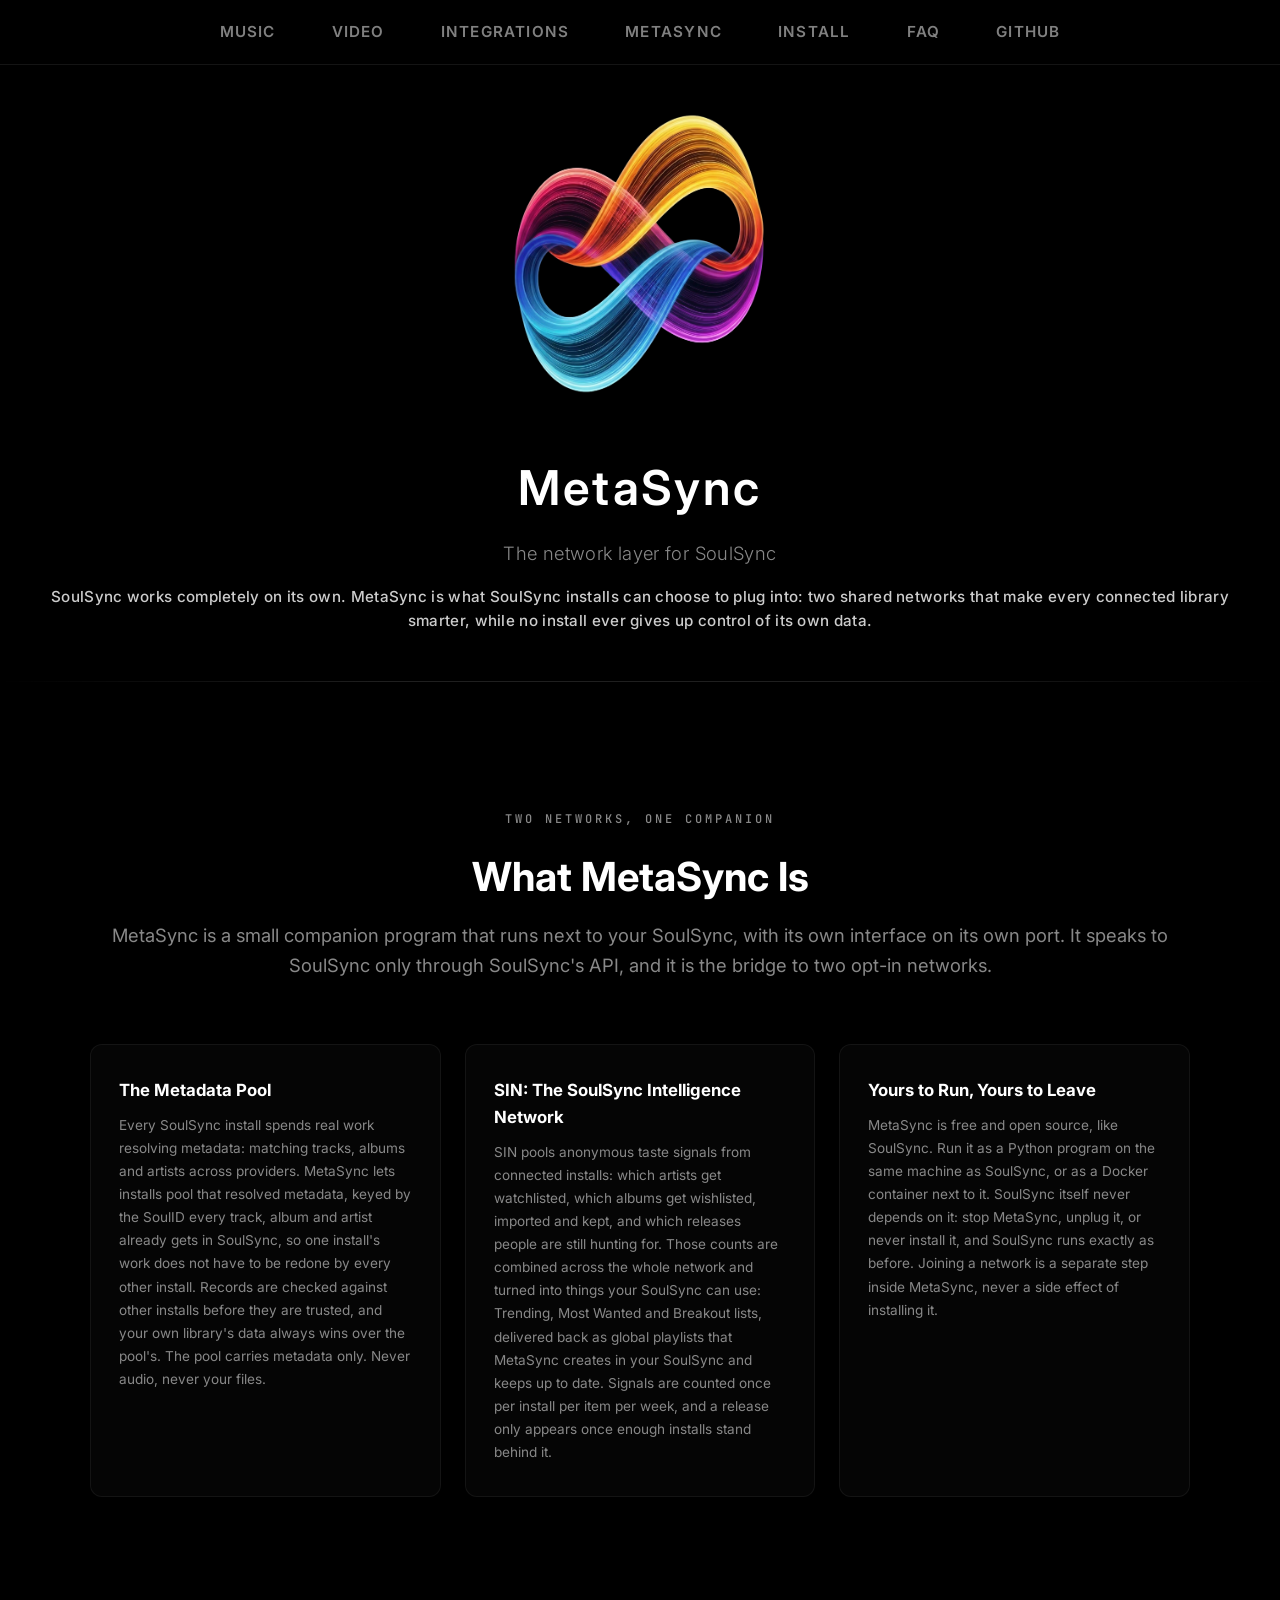
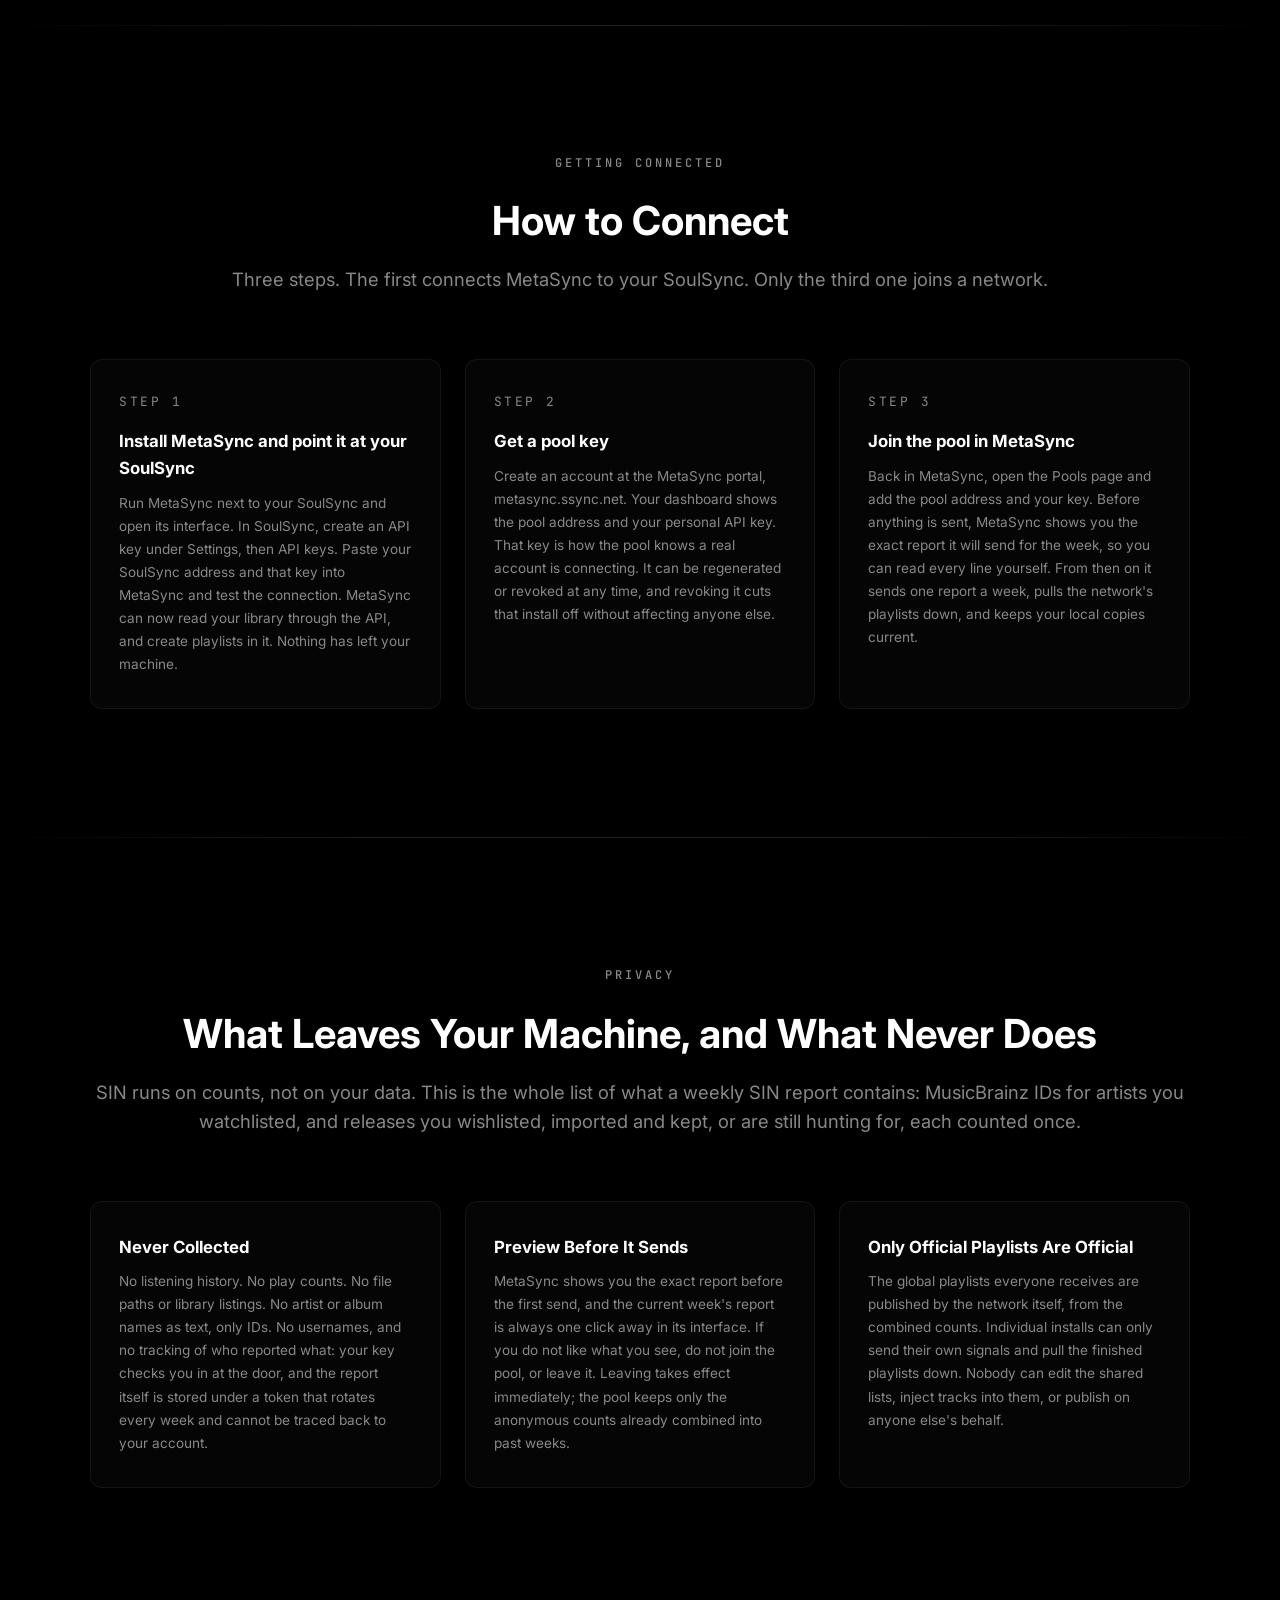
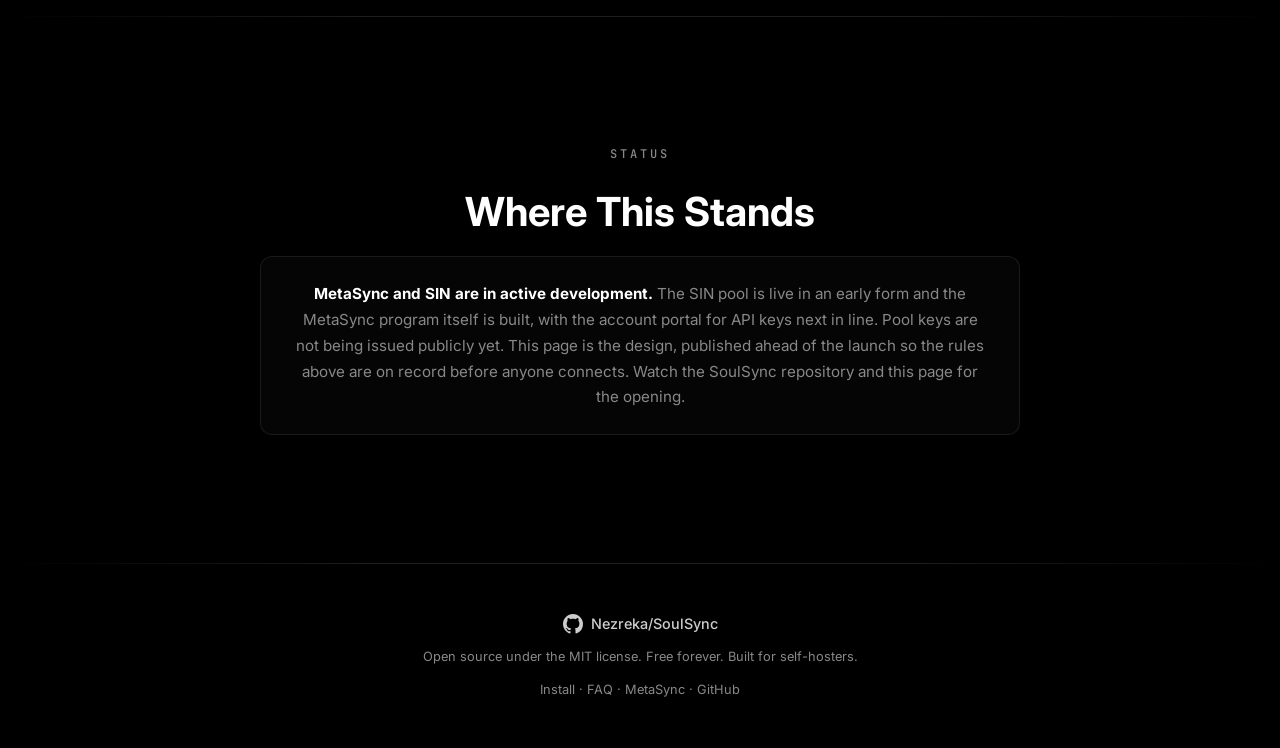
==== metasync/index.html @ 9ab83c1d "add metasync page detailing the metadata pool and sin, link it from nav and sitemap" ====
<!DOCTYPE html>
<html lang="en">

<head>
    <meta charset="UTF-8">
    <meta name="viewport" content="width=device-width, initial-scale=1.0">
    <title>MetaSync - The Network Layer for SoulSync</title>
    <meta name="description"
        content="MetaSync is the opt-in network layer for SoulSync: a shared metadata pool keyed by SoulID, and SIN, the SoulSync Intelligence Network, which turns anonymous community signals into global playlists and discovery.">
    <meta name="robots" content="index, follow">
    <link rel="canonical" href="https://www.ssync.net/metasync/">
    <meta property="og:site_name" content="SoulSync">
    <meta property="og:locale" content="en_US">
    <meta property="og:title" content="MetaSync - The Network Layer for SoulSync">
    <meta property="og:description"
        content="Two opt-in networks for SoulSync installs: a shared metadata pool, and SIN, which turns anonymous community signals into global playlists and discovery.">
    <meta property="og:image" content="https://www.ssync.net/assets/trans.png">
    <meta property="og:image:type" content="image/png">
    <meta property="og:image:alt" content="SoulSync logo">
    <meta property="og:type" content="website">
    <meta property="og:url" content="https://www.ssync.net/metasync/">
    <meta name="twitter:card" content="summary_large_image">
    <meta name="twitter:title" content="MetaSync - The Network Layer for SoulSync">
    <meta name="twitter:description"
        content="Opt-in networks for SoulSync: pooled metadata and community-powered playlists and discovery.">
    <meta name="twitter:image" content="https://www.ssync.net/assets/trans.png">
    <meta name="theme-color" content="#000000">
    <link rel="icon" href="../assets/trans.png" type="image/png">
    <link rel="sitemap" type="application/xml" href="/sitemap.xml">
    <link rel="stylesheet" href="../style.css">
    <link rel="preconnect" href="https://fonts.googleapis.com">
    <link rel="preconnect" href="https://fonts.gstatic.com" crossorigin>
    <link
        href="https://fonts.googleapis.com/css2?family=Inter:wght@300;400;500;600;700;800&family=JetBrains+Mono:wght@400;500&display=swap"
        rel="stylesheet">
    <style>
        .steps-grid {
            display: grid;
            grid-template-columns: repeat(3, 1fr);
            gap: 1.5rem;
        }

        .step-card {
            padding: 2rem 1.75rem;
            border: 1px solid rgba(255, 255, 255, 0.06);
            border-radius: 12px;
            background: rgba(255, 255, 255, 0.02);
        }

        .step-number {
            font-family: 'JetBrains Mono', monospace;
            font-size: 0.8rem;
            letter-spacing: 0.2em;
            color: var(--gray);
            display: block;
            margin-bottom: 1rem;
        }

        .step-card h3 {
            font-size: 1.05rem;
            font-weight: 700;
            color: var(--white);
            margin-bottom: 0.6rem;
        }

        .step-card p {
            color: var(--gray);
            font-size: 0.85rem;
            line-height: 1.7;
        }

        .status-note {
            max-width: 760px;
            margin: 0 auto;
            padding: 1.5rem 2rem;
            border: 1px solid rgba(255, 255, 255, 0.08);
            border-radius: 12px;
            background: rgba(255, 255, 255, 0.02);
            color: var(--gray);
            font-size: 0.95rem;
            line-height: 1.7;
            text-align: center;
        }

        .status-note strong {
            color: var(--white);
        }

        @media (max-width: 900px) {
            .steps-grid {
                grid-template-columns: 1fr;
            }
        }
    </style>
</head>

<body>
    <nav class="navbar">
        <div class="nav-container">
            <ul class="nav-links">
                <li><a href="../#features" class="nav-link">Music</a></li>
                <li><a href="../#video" class="nav-link">Video</a></li>
                <li><a href="../#integrations" class="nav-link">Integrations</a></li>
                <li><a href="/metasync/" class="nav-link">MetaSync</a></li>
                <li><a href="../#install" class="nav-link">Install</a></li>
                <li><a href="../#faq" class="nav-link">FAQ</a></li>
                <li><a href="https://github.com/Nezreka/SoulSync" target="_blank" rel="noopener noreferrer"
                        class="nav-link">GitHub</a></li>
            </ul>
        </div>
    </nav>

    <!-- Hero -->
    <section class="hero">
        <div class="hero-content">
            <img src="../assets/trans.png" alt="SoulSync Logo" class="hero-logo">
            <h1 class="hero-title">MetaSync</h1>
            <p class="hero-tagline">The network layer for SoulSync</p>
            <p class="hero-stats">SoulSync works completely on its own. MetaSync is what SoulSync installs can
                choose to plug into: two shared networks that make every connected library smarter, while no
                install ever gives up control of its own data.</p>
        </div>
    </section>

    <div class="section-glow-divider"></div>

    <!-- The two networks -->
    <section class="section features-section">
        <div class="section-container">
            <span class="section-eyebrow">Two networks, one companion</span>
            <h2 class="section-heading">What MetaSync Is</h2>
            <p class="section-subheading">MetaSync is a small companion program that runs next to your SoulSync,
                with its own interface on its own port. It speaks to SoulSync only through SoulSync's API, and it
                is the bridge to two opt-in networks.</p>
            <div class="features-grid">
                <div class="feature-card">
                    <h3>The Metadata Pool</h3>
                    <p>Every SoulSync install spends real work resolving metadata: matching tracks, albums and
                        artists across providers. MetaSync lets installs pool that resolved metadata, keyed by the
                        SoulID every track, album and artist already gets in SoulSync, so one install's work does
                        not have to be redone by every other install. Records are checked against other installs
                        before they are trusted, and your own library's data always wins over the pool's. The pool
                        carries metadata only. Never audio, never your files.</p>
                </div>
                <div class="feature-card">
                    <h3>SIN: The SoulSync Intelligence Network</h3>
                    <p>SIN pools anonymous taste signals from connected installs: which artists get watchlisted,
                        which albums get wishlisted, imported and kept, and which releases people are still hunting
                        for. Those counts are combined across the whole network and turned into things your SoulSync
                        can use: Trending, Most Wanted and Breakout lists, delivered back as global playlists that
                        MetaSync creates in your SoulSync and keeps up to date. Signals are counted once per
                        install per item per week, and a release only appears once enough installs stand behind
                        it.</p>
                </div>
                <div class="feature-card">
                    <h3>Yours to Run, Yours to Leave</h3>
                    <p>MetaSync is free and open source, like SoulSync. Run it as a Python program on the same
                        machine as SoulSync, or as a Docker container next to it. SoulSync itself never depends on
                        it: stop MetaSync, unplug it, or never install it, and SoulSync runs exactly as before.
                        Joining a network is a separate step inside MetaSync, never a side effect of installing
                        it.</p>
                </div>
            </div>
        </div>
    </section>

    <div class="section-glow-divider"></div>

    <!-- How to connect -->
    <section id="connect" class="section">
        <div class="section-container">
            <span class="section-eyebrow">Getting connected</span>
            <h2 class="section-heading">How to Connect</h2>
            <p class="section-subheading">Three steps. The first connects MetaSync to your SoulSync. Only the
                third one joins a network.</p>
            <div class="steps-grid">
                <div class="step-card">
                    <span class="step-number">STEP 1</span>
                    <h3>Install MetaSync and point it at your SoulSync</h3>
                    <p>Run MetaSync next to your SoulSync and open its interface. In SoulSync, create an API key
                        under Settings, then API keys. Paste your SoulSync address and that key into MetaSync and
                        test the connection. MetaSync can now read your library through the API, and create
                        playlists in it. Nothing has left your machine.</p>
                </div>
                <div class="step-card">
                    <span class="step-number">STEP 2</span>
                    <h3>Get a pool key</h3>
                    <p>Create an account at the MetaSync portal, metasync.ssync.net. Your dashboard shows the pool
                        address and your personal API key. That key is how the pool knows a real account is
                        connecting. It can be regenerated or revoked at any time, and revoking it cuts that
                        install off without affecting anyone else.</p>
                </div>
                <div class="step-card">
                    <span class="step-number">STEP 3</span>
                    <h3>Join the pool in MetaSync</h3>
                    <p>Back in MetaSync, open the Pools page and add the pool address and your key. Before anything
                        is sent, MetaSync shows you the exact report it will send for the week, so you can read
                        every line yourself. From then on it sends one report a week, pulls the network's
                        playlists down, and keeps your local copies current.</p>
                </div>
            </div>
        </div>
    </section>

    <div class="section-glow-divider"></div>

    <!-- Privacy -->
    <section class="section features-section">
        <div class="section-container">
            <span class="section-eyebrow">Privacy</span>
            <h2 class="section-heading">What Leaves Your Machine, and What Never Does</h2>
            <p class="section-subheading">SIN runs on counts, not on your data. This is the whole list of what a
                weekly SIN report contains: MusicBrainz IDs for artists you watchlisted, and releases you
                wishlisted, imported and kept, or are still hunting for, each counted once.</p>
            <div class="features-grid">
                <div class="feature-card">
                    <h3>Never Collected</h3>
                    <p>No listening history. No play counts. No file paths or library listings. No artist or album
                        names as text, only IDs. No usernames, and no tracking of who reported what: your key
                        checks you in at the door, and the report itself is stored under a token that rotates
                        every week and cannot be traced back to your account.</p>
                </div>
                <div class="feature-card">
                    <h3>Preview Before It Sends</h3>
                    <p>MetaSync shows you the exact report before the first send, and the current week's report is
                        always one click away in its interface. If you do not like what you see, do not join the
                        pool, or leave it. Leaving takes effect immediately; the pool keeps only the anonymous
                        counts already combined into past weeks.</p>
                </div>
                <div class="feature-card">
                    <h3>Only Official Playlists Are Official</h3>
                    <p>The global playlists everyone receives are published by the network itself, from the
                        combined counts. Individual installs can only send their own signals and pull the
                        finished playlists down. Nobody can edit the shared lists, inject tracks into them, or
                        publish on anyone else's behalf.</p>
                </div>
            </div>
        </div>
    </section>

    <div class="section-glow-divider"></div>

    <!-- Status -->
    <section class="section">
        <div class="section-container">
            <span class="section-eyebrow">Status</span>
            <h2 class="section-heading">Where This Stands</h2>
            <div class="status-note">
                <strong>MetaSync and SIN are in active development.</strong> The SIN pool is live in an early
                form and the MetaSync program itself is built, with the account portal for API keys next in
                line. Pool keys are not being issued publicly yet. This page is the design, published ahead of
                the launch so the rules above are on record before anyone connects. Watch the SoulSync
                repository and this page for the opening.
            </div>
        </div>
    </section>

    <div class="section-glow-divider"></div>

    <!-- Footer -->
    <footer class="footer">
        <div class="section-container">
            <div class="footer-content">
                <a href="https://github.com/Nezreka/SoulSync" target="_blank" rel="noopener noreferrer"
                    class="footer-github">
                    <svg viewBox="0 0 24 24" width="20" height="20" fill="currentColor">
                        <path
                            d="M12 0C5.37 0 0 5.37 0 12c0 5.31 3.435 9.795 8.205 11.385.6.105.825-.255.825-.57 0-.285-.015-1.23-.015-2.235-3.015.555-3.795-.735-4.035-1.41-.135-.345-.72-1.41-1.23-1.695-.42-.225-1.02-.78-.015-.795.945-.015 1.62.87 1.845 1.23 1.08 1.815 2.805 1.305 3.495.99.105-.78.42-1.305.765-1.605-2.67-.3-5.46-1.335-5.46-5.925 0-1.305.465-2.385 1.23-3.225-.12-.3-.54-1.53.12-3.18 0 0 1.005-.315 3.3 1.23.96-.27 1.98-.405 3-.405s2.04.135 3 .405c2.295-1.56 3.3-1.23 3.3-1.23.66 1.65.24 2.88.12 3.18.765.84 1.23 1.905 1.23 3.225 0 4.605-2.805 5.625-5.475 5.925.435.375.81 1.095.81 2.22 0 1.605-.015 2.895-.015 3.3 0 .315.225.69.825.57A12.02 12.02 0 0024 12c0-6.63-5.37-12-12-12z" />
                    </svg>
                    Nezreka/SoulSync
                </a>
                <p class="footer-text">Open source under the MIT license. Free forever. Built for self-hosters.</p>
                <p class="footer-text"><a href="../#install" class="footer-link">Install</a> &middot;
                    <a href="../#faq" class="footer-link">FAQ</a> &middot;
                    <a href="/metasync/" class="footer-link">MetaSync</a> &middot;
                    <a href="https://github.com/Nezreka/SoulSync" target="_blank"
                        rel="noopener noreferrer" class="footer-link">GitHub</a>
                </p>
            </div>
        </div>
    </footer>

</body>

</html>
---- style.css ----
* {
    margin: 0;
    padding: 0;
    box-sizing: border-box;
}

:root {
    --black: #000000;
    --jet: #0a0a0a;
    --dark: #111111;
    --gray-dark: #1a1a1a;
    --gray: #888888;
    --gray-light: #cccccc;
    --white: #ffffff;
    --accent: #e0e0e0;
}

html {
    scroll-behavior: smooth;
}

body {
    font-family: 'Inter', sans-serif;
    background-color: var(--black);
    color: var(--white);
    line-height: 1.6;
    overflow-x: hidden;
}

/* Navbar */
.navbar {
    position: fixed;
    top: 0;
    left: 0;
    width: 100%;
    z-index: 1000;
    background-color: rgba(0, 0, 0, 0.9);
    backdrop-filter: blur(16px);
    border-bottom: 1px solid rgba(255, 255, 255, 0.08);
}

.nav-container {
    max-width: 1200px;
    margin: 0 auto;
    padding: 0 2rem;
    display: flex;
    align-items: center;
    justify-content: center;
    height: 64px;
}

.nav-links {
    display: flex;
    list-style: none;
    gap: 3.5rem;
}

.nav-link {
    text-decoration: none;
    color: rgba(255, 255, 255, 0.5);
    font-size: 0.95rem;
    font-weight: 600;
    letter-spacing: 0.08em;
    text-transform: uppercase;
    transition: color 0.3s ease;
    padding: 0.4rem 0;
    border-bottom: 2px solid transparent;
    transition: color 0.3s ease, border-color 0.3s ease;
}

.nav-link:hover {
    color: var(--white);
    border-bottom-color: var(--white);
}

/* Hero */
.hero {
    min-height: 70vh;
    display: flex;
    align-items: center;
    justify-content: center;
    text-align: center;
    padding: 6rem 2rem 3rem;
    background-color: var(--black);
    position: relative;
    overflow: hidden;
}

.hero-particles {
    position: absolute;
    inset: 0;
    width: 100%;
    height: 100%;
    z-index: 1;
    pointer-events: none;
}

.hero-content {
    display: flex;
    flex-direction: column;
    align-items: center;
    position: relative;
    z-index: 2;
}

.hero-logo {
    width: 320px;
    height: auto;
    margin-bottom: 1.5rem;
}

.hero-terminal {
    margin-top: 2rem;
    max-width: 620px;
    width: 100%;
}

.hero-title {
    font-size: 3rem;
    font-weight: 600;
    letter-spacing: 0.05em;
    color: var(--white);
}

.hero-tagline {
    font-size: 1.15rem;
    font-weight: 300;
    color: var(--gray);
    margin-top: 0.75rem;
    letter-spacing: 0.02em;
}

.hero-cta {
    display: inline-flex;
    align-items: center;
    gap: 0.6rem;
    margin-top: 2.5rem;
    padding: 0.85rem 2.25rem;
    background-color: var(--white);
    color: var(--black);
    text-decoration: none;
    font-size: 0.95rem;
    font-weight: 700;
    border-radius: 8px;
    transition: background-color 0.3s ease, transform 0.2s ease;
}

.hero-cta:hover {
    background-color: var(--accent);
    transform: translateY(-2px);
}

.hero-actions {
    display: flex;
    align-items: center;
    gap: 1rem;
    margin-top: 1.5rem;
}

.hero-stars {
    font-size: 0.85rem;
    color: var(--gray);
    display: flex;
    align-items: center;
    gap: 0.35rem;
}

.hero-stars svg {
    width: 16px;
    height: 16px;
    fill: #E5A00D;
}

/* Scroll Indicator */
.scroll-indicator {
    position: absolute;
    bottom: 1.5rem;
    left: 50%;
    transform: translateX(-50%);
    z-index: 2;
    color: rgba(255,255,255,0.2);
    animation: scroll-bounce 2s ease-in-out infinite;
}

@keyframes scroll-bounce {
    0%, 100% { transform: translateX(-50%) translateY(0); opacity: 0.3; }
    50% { transform: translateX(-50%) translateY(8px); opacity: 0.15; }
}

/* Stats Bar */
.stats-bar {
    border-top: 1px solid rgba(255,255,255,0.05);
    border-bottom: 1px solid rgba(255,255,255,0.05);
    padding: 3.5rem 2rem;
    background-color: var(--black);
}

.stats-container {
    max-width: 900px;
    margin: 0 auto;
    display: flex;
    align-items: center;
    justify-content: center;
    gap: 3rem;
}

.stat {
    text-align: center;
    flex: 1;
}

.stat-number {
    display: block;
    font-size: 2.8rem;
    font-weight: 800;
    color: var(--white);
    letter-spacing: -0.02em;
    line-height: 1;
    margin-bottom: 0.4rem;
}

.stat-label {
    font-size: 0.8rem;
    font-weight: 500;
    color: var(--gray);
    text-transform: uppercase;
    letter-spacing: 0.08em;
}

.stat-divider {
    width: 1px;
    height: 50px;
    background: linear-gradient(to bottom, transparent, rgba(255,255,255,0.15), transparent);
}

/* Scroll Reveal */
.reveal {
    opacity: 0;
    transform: translateY(30px);
    transition: opacity 0.8s ease, transform 0.8s ease;
}

.reveal.visible {
    opacity: 1;
    transform: translateY(0);
}

/* Section Dividers */
.section-glow-divider {
    height: 1px;
    background: linear-gradient(90deg, transparent, rgba(255,255,255,0.12) 30%, rgba(255,255,255,0.12) 70%, transparent);
}

/* Features Grid */
.features-section {
    background-color: var(--black);
}

.features-grid {
    display: grid;
    grid-template-columns: repeat(3, 1fr);
    gap: 1.5rem;
}

.feature-card {
    padding: 2rem 1.75rem;
    border: 1px solid rgba(255,255,255,0.06);
    border-radius: 12px;
    background: rgba(255,255,255,0.02);
    transition: border-color 0.3s ease, background 0.3s ease;
}

.feature-card:hover {
    border-color: rgba(255,255,255,0.12);
    background: rgba(255,255,255,0.04);
}

.feature-icon {
    color: var(--white);
    margin-bottom: 1rem;
}

.feature-card h3 {
    font-size: 1.05rem;
    font-weight: 700;
    color: var(--white);
    margin-bottom: 0.6rem;
}

.feature-card p {
    color: var(--gray);
    font-size: 0.85rem;
    line-height: 1.7;
}

/* Sections */
.section {
    padding: 8rem 2rem;
}

.section-container {
    max-width: 1100px;
    margin: 0 auto;
}

.section-heading {
    font-size: 2.5rem;
    font-weight: 700;
    text-align: center;
    margin-bottom: 0.75rem;
    color: var(--white);
}

.section-subheading {
    text-align: center;
    color: var(--gray);
    font-size: 1.15rem;
    font-weight: 400;
    margin-bottom: 4rem;
}

.section-eyebrow {
    display: block;
    text-align: center;
    font-family: 'JetBrains Mono', monospace;
    font-size: 0.75rem;
    font-weight: 500;
    letter-spacing: 0.25em;
    text-transform: uppercase;
    color: var(--gray);
    margin-bottom: 1rem;
}

.video-pipeline-wrap { margin-top: 1rem; }

/* ==============================
   Dual Panel Layout
   ============================== */
.dual-section {
    background-color: var(--black);
    overflow: hidden;
}

.dual-container {
    max-width: 1400px;
    margin: 0 auto;
    display: flex;
    gap: 2rem;
    align-items: flex-start;
}

.dual-panel {
    flex: 1;
    min-width: 0;
}

.dual-panel .section-heading {
    font-size: 2rem;
}

.dual-panel .section-subheading {
    font-size: 1rem;
    margin-bottom: 2rem;
}

/* ==============================
   SECTION 1: Orbital (Metadata)
   ============================== */
.orbital-wrap {
    position: relative;
    width: 500px;
    height: 500px;
    margin: 0 auto;
}

.orbital-canvas {
    position: absolute;
    inset: 0;
    width: 100%;
    height: 100%;
    z-index: 1;
    pointer-events: none;
}

.orbital {
    position: relative;
    width: 100%;
    height: 100%;
    z-index: 2;
}

.orbital-center {
    position: absolute;
    top: 50%;
    left: 50%;
    transform: translate(-50%, -50%);
    z-index: 10;
    display: flex;
    align-items: center;
    justify-content: center;
}

.orbital-logo {
    width: 80px;
    height: 80px;
    object-fit: contain;
    position: relative;
    z-index: 2;
    filter: drop-shadow(0 0 20px rgba(255, 255, 255, 0.15));
}

.orbital-pulse {
    position: absolute;
    width: 100px;
    height: 100px;
    border-radius: 50%;
    background: radial-gradient(circle, rgba(255, 255, 255, 0.08) 0%, transparent 70%);
    animation: pulse 3s ease-in-out infinite;
}

@keyframes pulse {
    0%, 100% { transform: scale(1); opacity: 0.5; }
    50% { transform: scale(1.6); opacity: 0; }
}

.orbit-ring {
    position: absolute;
    inset: 0;
    animation: orbit-spin 90s linear infinite;
}

@keyframes orbit-spin {
    from { transform: rotate(0deg); }
    to { transform: rotate(360deg); }
}

.service-node {
    position: absolute;
    top: 50%;
    left: 50%;
    display: flex;
    flex-direction: column;
    align-items: center;
    gap: 0.4rem;
    animation: counter-spin 90s linear infinite;
    cursor: default;
}

@keyframes counter-spin {
    from { transform: translate(-50%, -50%) rotate(0deg); }
    to { transform: translate(-50%, -50%) rotate(-360deg); }
}

/* Shared icon styles */
.node-icon,
.funnel-node-icon,
.hub-card-icon {
    width: 48px;
    height: 48px;
    border-radius: 50%;
    display: flex;
    align-items: center;
    justify-content: center;
    position: relative;
    transition: transform 0.3s ease;
}

.node-icon img,
.funnel-node-icon img,
.hub-card-icon img {
    width: 30px;
    height: 30px;
    object-fit: contain;
    filter: drop-shadow(0 0 8px var(--glow, rgba(255,255,255,0.3)));
}

.node-icon-text {
    font-size: 0.7rem;
    font-weight: 800;
    color: #fff;
    letter-spacing: 0.05em;
    text-shadow: 0 1px 3px rgba(0,0,0,0.4);
}

.real-logo {
    width: 36px;
    height: 36px;
    object-fit: contain;
    border-radius: 50%;
}

.invert-logo {
    filter: invert(1);
}

.service-node:hover .node-icon {
    transform: scale(1.2);
}

.node-label {
    font-size: 0.7rem;
    font-weight: 600;
    color: var(--gray-light);
    text-transform: uppercase;
    letter-spacing: 0.06em;
    white-space: nowrap;
    text-shadow: 0 0 10px rgba(0,0,0,0.8);
}

/* ==============================
   SECTION 2: Pipeline (Downloads + Servers)
   ============================== */
.pipeline-wrap {
    position: relative;
    max-width: 700px;
    height: 460px;
    margin: 0 auto;
    display: flex;
    align-items: center;
    justify-content: center;
}

.pipeline-canvas {
    position: absolute;
    inset: 0;
    width: 100%;
    height: 100%;
    z-index: 1;
    pointer-events: none;
}

.pipeline-col {
    position: relative;
    z-index: 2;
    display: flex;
    flex-direction: column;
    gap: 1rem;
    flex: 1;
}

.pipeline-left {
    align-items: flex-end;
    padding-right: 2rem;
}

.pipeline-right {
    align-items: flex-start;
    padding-left: 2rem;
}

.pipeline-col-title {
    font-size: 0.75rem;
    font-weight: 700;
    text-transform: uppercase;
    letter-spacing: 0.1em;
    color: var(--gray);
    margin-bottom: 0.5rem;
}

.pipeline-node {
    display: flex;
    align-items: center;
    gap: 0.75rem;
    cursor: default;
    transition: transform 0.3s ease;
}

.pipeline-left .pipeline-node {
    flex-direction: row-reverse;
}

.pipeline-node:hover {
    transform: scale(1.05);
}

.pipeline-node-icon {
    width: 44px;
    height: 44px;
    border-radius: 50%;
    display: flex;
    align-items: center;
    justify-content: center;
    border: 1px solid rgba(255,255,255,0.1);
    background: rgba(255,255,255,0.03);
    flex-shrink: 0;
    transition: transform 0.3s ease;
}

.pipeline-node-icon img {
    width: 26px;
    height: 26px;
    object-fit: contain;
}

.pipeline-node-label {
    font-size: 0.8rem;
    font-weight: 600;
    color: var(--gray-light);
    letter-spacing: 0.02em;
}

.pipeline-node-badge {
    font-size: 0.6rem;
    color: var(--gray);
    font-style: italic;
}

.pipeline-center {
    position: relative;
    z-index: 2;
    display: flex;
    align-items: center;
    justify-content: center;
    flex-shrink: 0;
    width: 140px;
}

.pipeline-logo {
    width: 90px;
    height: 90px;
    object-fit: contain;
    position: relative;
    z-index: 2;
    filter: drop-shadow(0 0 25px rgba(255,255,255,0.15));
}

.pipeline-pulse {
    position: absolute;
    width: 120px;
    height: 120px;
    border-radius: 50%;
    background: radial-gradient(circle, rgba(255,255,255,0.06) 0%, transparent 70%);
    animation: pulse 3s ease-in-out infinite;
}

/* Terminal */
.cta-terminal {
    max-width: 560px;
    margin: 0 auto 2.5rem;
    border-radius: 10px;
    overflow: hidden;
    border: 1px solid rgba(255,255,255,0.1);
    background: var(--dark);
}

.terminal-bar {
    display: flex;
    gap: 6px;
    padding: 10px 14px;
    background: rgba(255,255,255,0.04);
}

.terminal-dot {
    width: 10px;
    height: 10px;
    border-radius: 50%;
}

.terminal-body {
    padding: 1rem 1.25rem;
    display: flex;
    align-items: center;
    gap: 0.6rem;
    font-family: 'JetBrains Mono', monospace;
    font-size: 0.85rem;
}

.terminal-prompt {
    color: var(--gray);
    user-select: none;
}

.terminal-cmd {
    color: var(--gray-light);
    flex: 1;
    word-break: break-all;
}

.terminal-copy {
    background: none;
    border: 1px solid rgba(255,255,255,0.1);
    border-radius: 6px;
    padding: 5px 7px;
    color: var(--gray);
    cursor: pointer;
    transition: color 0.2s, border-color 0.2s;
    flex-shrink: 0;
}

.terminal-copy:hover {
    color: var(--white);
    border-color: rgba(255,255,255,0.3);
}

.terminal-divider {
    height: 1px;
    background: rgba(255,255,255,0.06);
    margin: 0;
}

/* Hero stats line */
.hero-stats {
    font-size: 0.95rem;
    font-weight: 500;
    color: var(--gray-light);
    margin-top: 1rem;
    letter-spacing: 0.02em;
}

/* Install notes */
.install-notes {
    max-width: 720px;
    margin: 0 auto;
    text-align: left;
}

.install-notes p {
    color: var(--gray);
    font-size: 0.95rem;
    line-height: 1.7;
    margin-bottom: 1rem;
}

.install-notes strong {
    color: var(--white);
}

.install-notes a {
    color: var(--white);
    text-decoration: underline;
    text-underline-offset: 3px;
}

/* FAQ */
.faq-grid {
    display: grid;
    grid-template-columns: repeat(2, 1fr);
    gap: 1.5rem;
    text-align: left;
}

.faq-item {
    padding: 2rem 1.75rem;
    border: 1px solid rgba(255,255,255,0.06);
    border-radius: 12px;
    background: rgba(255,255,255,0.02);
}

.faq-item h3 {
    font-size: 1.05rem;
    font-weight: 700;
    color: var(--white);
    margin-bottom: 0.6rem;
}

.faq-item p {
    color: var(--gray);
    font-size: 0.9rem;
    line-height: 1.7;
}

@media (max-width: 768px) {
    .faq-grid { grid-template-columns: 1fr; }
}

.footer-link {
    color: var(--gray);
    text-decoration: none;
    transition: color 0.3s ease;
}

.footer-link:hover {
    color: var(--white);
}

/* Footer */
.footer {
    padding: 3rem 2rem;
    text-align: center;
}

.footer-content {
    display: flex;
    flex-direction: column;
    align-items: center;
    gap: 0.75rem;
}

.footer-github {
    display: inline-flex;
    align-items: center;
    gap: 0.5rem;
    color: var(--gray-light);
    text-decoration: none;
    font-size: 0.9rem;
    font-weight: 500;
    transition: color 0.3s ease;
}

.footer-github:hover {
    color: var(--white);
}

.footer-text {
    color: var(--gray);
    font-size: 0.8rem;
}

/* Modals */
.modal-overlay {
    position: fixed;
    inset: 0;
    background-color: rgba(0, 0, 0, 0.85);
    backdrop-filter: blur(8px);
    z-index: 2000;
    display: flex;
    align-items: center;
    justify-content: center;
    opacity: 0;
    visibility: hidden;
    transition: opacity 0.3s ease, visibility 0.3s ease;
}

.modal-overlay.active {
    opacity: 1;
    visibility: visible;
}

.modal {
    background-color: var(--dark);
    border: 1px solid rgba(255, 255, 255, 0.1);
    border-radius: 16px;
    max-width: 620px;
    width: 90%;
    max-height: 80vh;
    overflow-y: auto;
    padding: 3rem;
    position: relative;
    transform: translateY(20px);
    transition: transform 0.3s ease;
}

.modal-overlay.active .modal {
    transform: translateY(0);
}

.modal-close {
    position: absolute;
    top: 1.25rem;
    right: 1.5rem;
    background: none;
    border: none;
    color: var(--gray);
    font-size: 1.8rem;
    cursor: pointer;
    transition: color 0.2s ease;
    line-height: 1;
}

.modal-close:hover {
    color: var(--white);
}

.modal-title {
    font-size: 1.8rem;
    font-weight: 700;
    margin-bottom: 1.5rem;
    color: var(--white);
}

.modal-body p {
    color: var(--gray-light);
    font-size: 0.95rem;
    margin-bottom: 1rem;
    line-height: 1.8;
}

.modal-body h3 {
    color: var(--white);
    font-size: 1.1rem;
    font-weight: 600;
    margin-top: 1.75rem;
    margin-bottom: 0.5rem;
}

.modal-body h3:first-child {
    margin-top: 0;
}

.modal-body ul,
.modal-body ol {
    color: var(--gray-light);
    font-size: 0.95rem;
    padding-left: 1.25rem;
    margin-bottom: 1rem;
}

.modal-body li {
    margin-bottom: 0.35rem;
}

.modal-body a {
    color: var(--white);
    text-decoration: underline;
    text-underline-offset: 3px;
}

.modal-body a:hover {
    color: var(--accent);
}

/* Responsive */

/* Tablet */
@media (max-width: 1024px) {
    .dual-container { flex-direction: column; gap: 4rem; }
    .dual-panel .section-heading { font-size: 1.8rem; }
    .orbital-wrap { width: 420px; height: 420px; }
    .pipeline-wrap { max-width: 100%; }
}

/* Small tablet / large phone */
@media (max-width: 768px) {
    .hero { min-height: auto; padding: 5rem 1.5rem 2.5rem; }
    .hero-logo { width: 220px; }
    .hero-title { font-size: 2rem; }
    .hero-tagline { font-size: 0.95rem; }
    .hero-terminal { max-width: 100%; }
    .hero-cta { padding: 0.7rem 1.75rem; font-size: 0.85rem; }

    .nav-links { gap: 2rem; }
    .nav-link { font-size: 0.8rem; }

    .section { padding: 4rem 1.5rem; }
    .section-heading { font-size: 1.8rem; }
    .section-subheading { font-size: 0.95rem; margin-bottom: 2rem; }

    .orbital-wrap { width: 360px; height: 360px; }
    .orbital-logo { width: 50px; height: 50px; }
    .orbital-pulse { width: 65px; height: 65px; }
    .node-icon { width: 36px; height: 36px; }
    .node-icon img { width: 22px; height: 22px; }
    .node-label { font-size: 0.5rem; }
    .node-icon-text { font-size: 0.55rem; }
    .real-logo { width: 28px; height: 28px; }

    .pipeline-wrap { height: auto; flex-direction: column; gap: 2rem; padding: 1rem 0; }
    .pipeline-left, .pipeline-right { align-items: center; padding: 0; flex-direction: row; flex-wrap: wrap; justify-content: center; gap: 0.75rem; }
    .pipeline-left .pipeline-node { flex-direction: row; }
    .pipeline-center { order: -1; }
    .pipeline-col-title { text-align: center; width: 100%; }
    .pipeline-canvas { display: none; }
    .pipeline-logo { width: 70px; height: 70px; }
    .pipeline-pulse { width: 90px; height: 90px; }

    .features-grid { grid-template-columns: repeat(2, 1fr); }

    .hero-actions { flex-direction: column; gap: 0.75rem; }

    .terminal-body { font-size: 0.75rem; }
    .modal { padding: 2rem; }
}

/* Phone */
@media (max-width: 480px) {
    .hero { padding: 5rem 1rem 2rem; }
    .hero-logo { width: 170px; }
    .hero-title { font-size: 1.6rem; }
    .hero-tagline { font-size: 0.85rem; }
    .hero-cta { padding: 0.65rem 1.5rem; font-size: 0.8rem; }

    .nav-container { padding: 0 1rem; }
    .nav-links { gap: 1.5rem; }
    .nav-link { font-size: 0.75rem; }

    .section { padding: 3rem 1rem; }

    .orbital-wrap { width: 280px; height: 280px; }
    .orbital-logo { width: 38px; height: 38px; }
    .orbital-pulse { width: 48px; height: 48px; }
    .node-icon { width: 28px; height: 28px; }
    .node-icon img { width: 16px; height: 16px; }
    .node-label { font-size: 0.4rem; }
    .node-icon-text { font-size: 0.4rem; }
    .real-logo { width: 22px; height: 22px; }

    .pipeline-node-icon { width: 36px; height: 36px; }
    .pipeline-node-icon img { width: 20px; height: 20px; }
    .pipeline-node-label { font-size: 0.7rem; }
    .pipeline-logo { width: 55px; height: 55px; }
    .pipeline-pulse { width: 70px; height: 70px; }

    .terminal-body { font-size: 0.65rem; padding: 0.75rem 1rem; }
    .terminal-dot { width: 8px; height: 8px; }

    .features-grid { grid-template-columns: 1fr; }
    .feature-card { padding: 1.5rem 1.25rem; }

    .dual-panel .section-heading { font-size: 1.5rem; }
    .dual-panel .section-subheading { font-size: 0.85rem; }

    .scroll-indicator { bottom: 1rem; }

    .modal { width: 95%; padding: 1.5rem; }
    .modal-title { font-size: 1.4rem; }
}
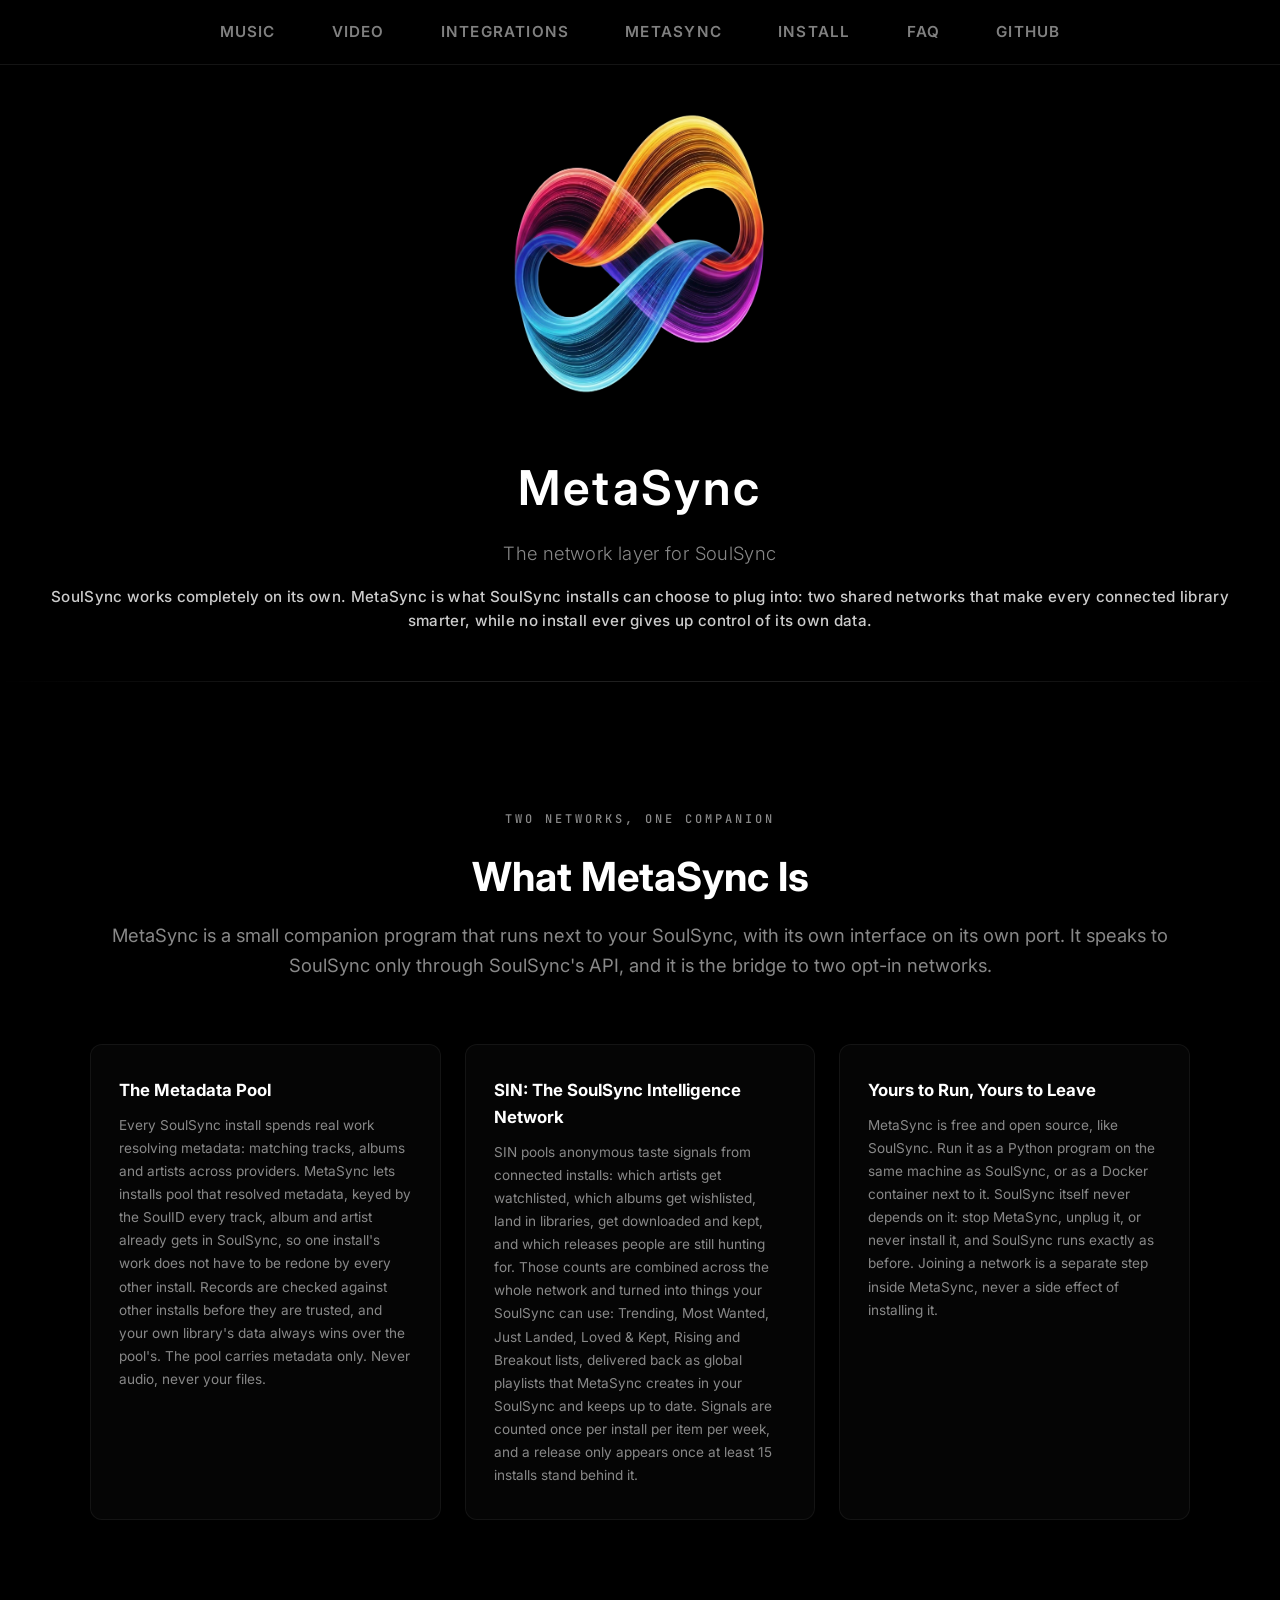
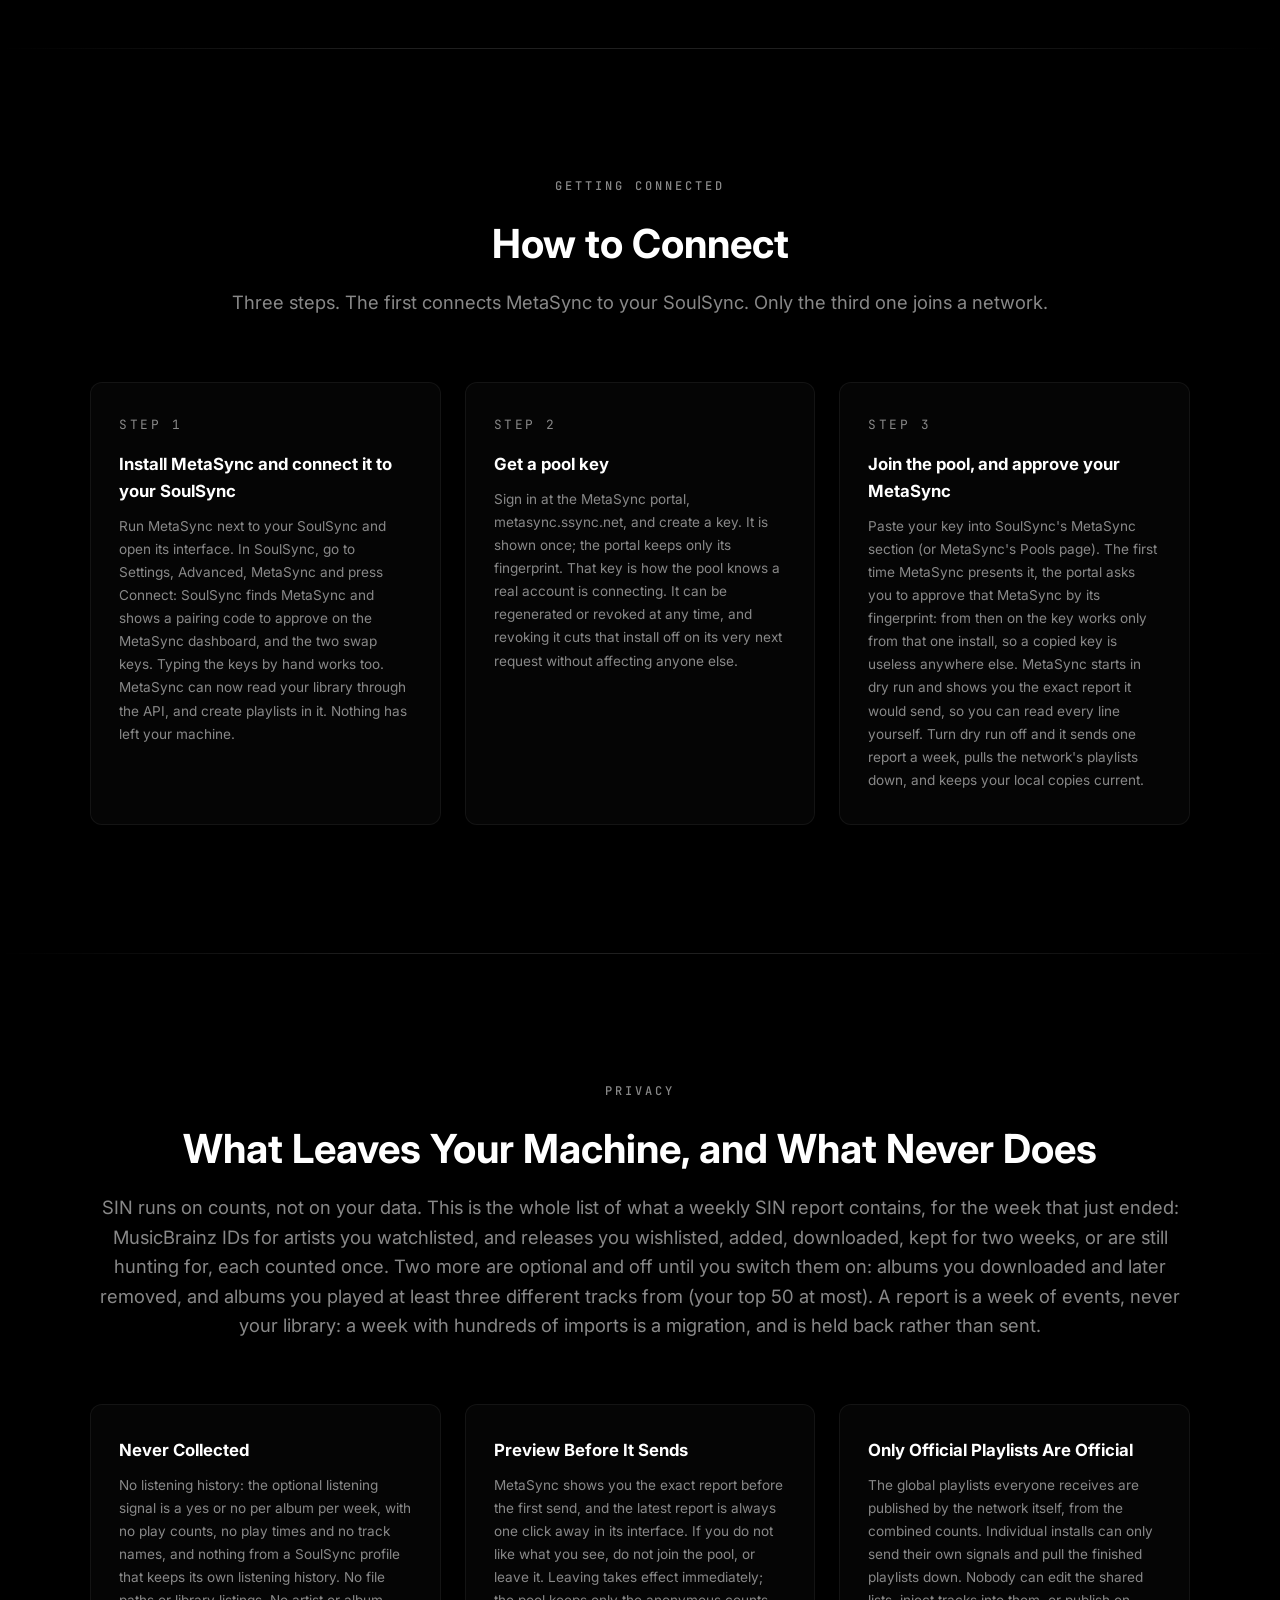
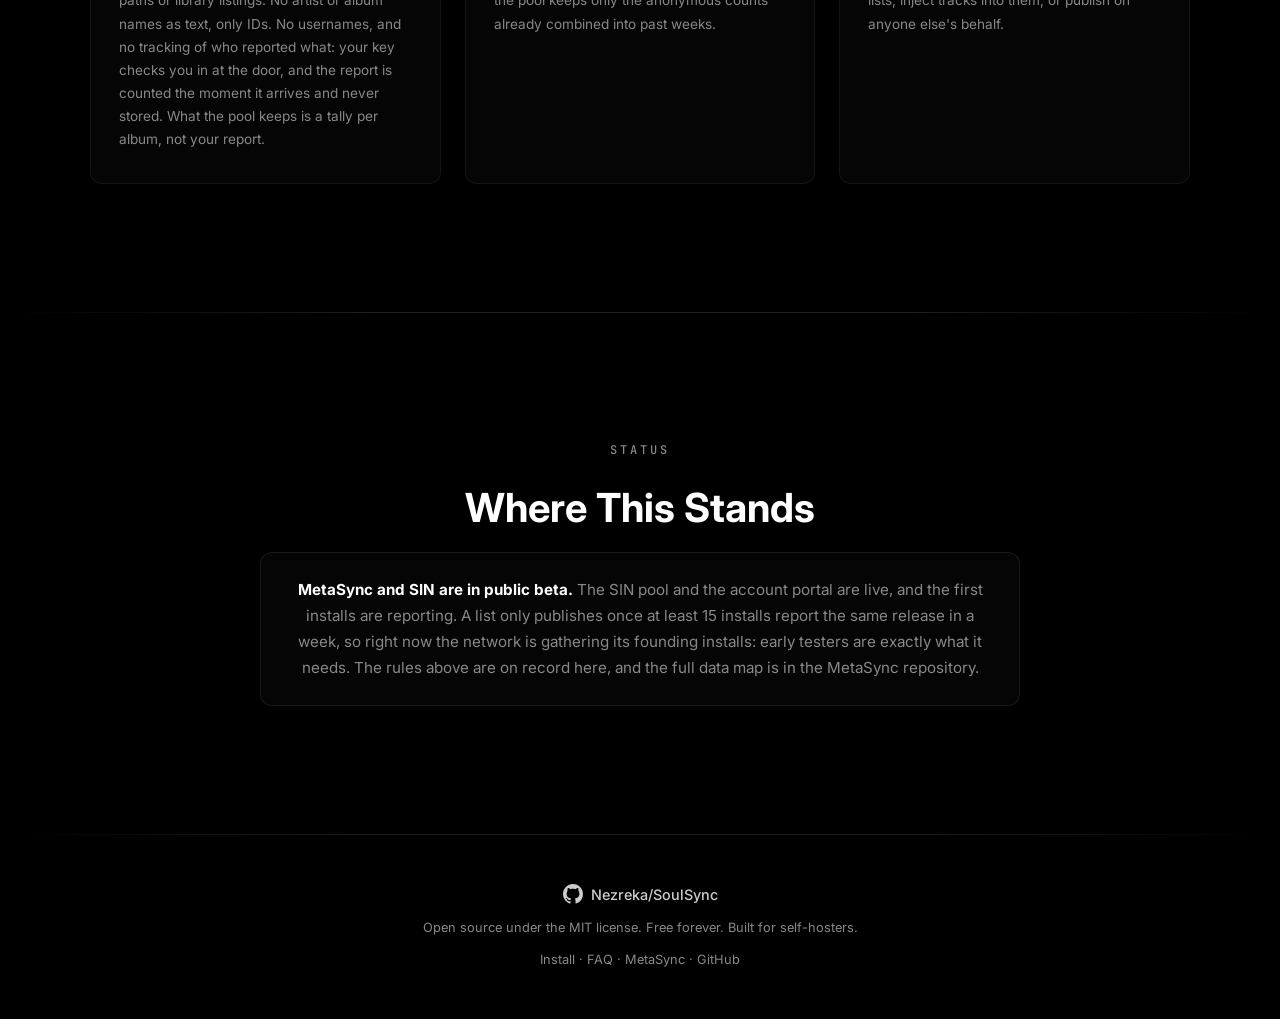
==== commit e4563cfb: "metasync page: match SIN as built Reports are counted on arrival and never stored, and they cover th" ====
--- a/metasync/index.html
+++ b/metasync/index.html
@@ -145,12 +145,12 @@
                 <div class="feature-card">
                     <h3>SIN: The SoulSync Intelligence Network</h3>
                     <p>SIN pools anonymous taste signals from connected installs: which artists get watchlisted,
-                        which albums get wishlisted, imported and kept, and which releases people are still hunting
-                        for. Those counts are combined across the whole network and turned into things your SoulSync
-                        can use: Trending, Most Wanted and Breakout lists, delivered back as global playlists that
-                        MetaSync creates in your SoulSync and keeps up to date. Signals are counted once per
-                        install per item per week, and a release only appears once enough installs stand behind
-                        it.</p>
+                        which albums get wishlisted, land in libraries, get downloaded and kept, and which releases
+                        people are still hunting for. Those counts are combined across the whole network and
+                        turned into things your SoulSync can use: Trending, Most Wanted, Just Landed, Loved &amp;
+                        Kept, Rising and Breakout lists, delivered back as global playlists that MetaSync creates
+                        in your SoulSync and keeps up to date. Signals are counted once per install per item per
+                        week, and a release only appears once at least 15 installs stand behind it.</p>
                 </div>
                 <div class="feature-card">
                     <h3>Yours to Run, Yours to Leave</h3>
@@ -176,27 +176,30 @@
             <div class="steps-grid">
                 <div class="step-card">
                     <span class="step-number">STEP 1</span>
-                    <h3>Install MetaSync and point it at your SoulSync</h3>
-                    <p>Run MetaSync next to your SoulSync and open its interface. In SoulSync, create an API key
-                        under Settings, then API keys. Paste your SoulSync address and that key into MetaSync and
-                        test the connection. MetaSync can now read your library through the API, and create
-                        playlists in it. Nothing has left your machine.</p>
+                    <h3>Install MetaSync and connect it to your SoulSync</h3>
+                    <p>Run MetaSync next to your SoulSync and open its interface. In SoulSync, go to Settings,
+                        Advanced, MetaSync and press Connect: SoulSync finds MetaSync and shows a pairing code to
+                        approve on the MetaSync dashboard, and the two swap keys. Typing the keys by hand works
+                        too. MetaSync can now read your library through the API, and create playlists in it.
+                        Nothing has left your machine.</p>
                 </div>
                 <div class="step-card">
                     <span class="step-number">STEP 2</span>
                     <h3>Get a pool key</h3>
-                    <p>Create an account at the MetaSync portal, metasync.ssync.net. Your dashboard shows the pool
-                        address and your personal API key. That key is how the pool knows a real account is
+                    <p>Sign in at the MetaSync portal, metasync.ssync.net, and create a key. It is shown once; the
+                        portal keeps only its fingerprint. That key is how the pool knows a real account is
                         connecting. It can be regenerated or revoked at any time, and revoking it cuts that
-                        install off without affecting anyone else.</p>
+                        install off on its very next request without affecting anyone else.</p>
                 </div>
                 <div class="step-card">
                     <span class="step-number">STEP 3</span>
-                    <h3>Join the pool in MetaSync</h3>
-                    <p>Back in MetaSync, open the Pools page and add the pool address and your key. Before anything
-                        is sent, MetaSync shows you the exact report it will send for the week, so you can read
-                        every line yourself. From then on it sends one report a week, pulls the network's
-                        playlists down, and keeps your local copies current.</p>
+                    <h3>Join the pool, and approve your MetaSync</h3>
+                    <p>Paste your key into SoulSync's MetaSync section (or MetaSync's Pools page). The first time
+                        MetaSync presents it, the portal asks you to approve that MetaSync by its fingerprint: from
+                        then on the key works only from that one install, so a copied key is useless anywhere
+                        else. MetaSync starts in dry run and shows you the exact report it would send, so you can
+                        read every line yourself. Turn dry run off and it sends one report a week, pulls the
+                        network's playlists down, and keeps your local copies current.</p>
                 </div>
             </div>
         </div>
@@ -210,19 +213,25 @@
             <span class="section-eyebrow">Privacy</span>
             <h2 class="section-heading">What Leaves Your Machine, and What Never Does</h2>
             <p class="section-subheading">SIN runs on counts, not on your data. This is the whole list of what a
-                weekly SIN report contains: MusicBrainz IDs for artists you watchlisted, and releases you
-                wishlisted, imported and kept, or are still hunting for, each counted once.</p>
+                weekly SIN report contains, for the week that just ended: MusicBrainz IDs for artists you
+                watchlisted, and releases you wishlisted, added, downloaded, kept for two weeks, or are still
+                hunting for, each counted once. Two more are optional and off until you switch them on:
+                albums you downloaded and later removed, and albums you played at least three different
+                tracks from (your top 50 at most). A report is a week of events, never your library: a week
+                with hundreds of imports is a migration, and is held back rather than sent.</p>
             <div class="features-grid">
                 <div class="feature-card">
                     <h3>Never Collected</h3>
-                    <p>No listening history. No play counts. No file paths or library listings. No artist or album
+                    <p>No listening history: the optional listening signal is a yes or no per album per week, with
+                        no play counts, no play times and no track names, and nothing from a SoulSync profile that
+                        keeps its own listening history. No file paths or library listings. No artist or album
                         names as text, only IDs. No usernames, and no tracking of who reported what: your key
-                        checks you in at the door, and the report itself is stored under a token that rotates
-                        every week and cannot be traced back to your account.</p>
+                        checks you in at the door, and the report is counted the moment it arrives and never
+                        stored. What the pool keeps is a tally per album, not your report.</p>
                 </div>
                 <div class="feature-card">
                     <h3>Preview Before It Sends</h3>
-                    <p>MetaSync shows you the exact report before the first send, and the current week's report is
+                    <p>MetaSync shows you the exact report before the first send, and the latest report is
                         always one click away in its interface. If you do not like what you see, do not join the
                         pool, or leave it. Leaving takes effect immediately; the pool keeps only the anonymous
                         counts already combined into past weeks.</p>
@@ -246,11 +255,11 @@
             <span class="section-eyebrow">Status</span>
             <h2 class="section-heading">Where This Stands</h2>
             <div class="status-note">
-                <strong>MetaSync and SIN are in active development.</strong> The SIN pool is live in an early
-                form and the MetaSync program itself is built, with the account portal for API keys next in
-                line. Pool keys are not being issued publicly yet. This page is the design, published ahead of
-                the launch so the rules above are on record before anyone connects. Watch the SoulSync
-                repository and this page for the opening.
+                <strong>MetaSync and SIN are in public beta.</strong> The SIN pool and the account portal are
+                live, and the first installs are reporting. A list only publishes once at least 15 installs
+                report the same release in a week, so right now the network is gathering its founding
+                installs: early testers are exactly what it needs. The rules above are on record here, and
+                the full data map is in the MetaSync repository.
             </div>
         </div>
     </section>
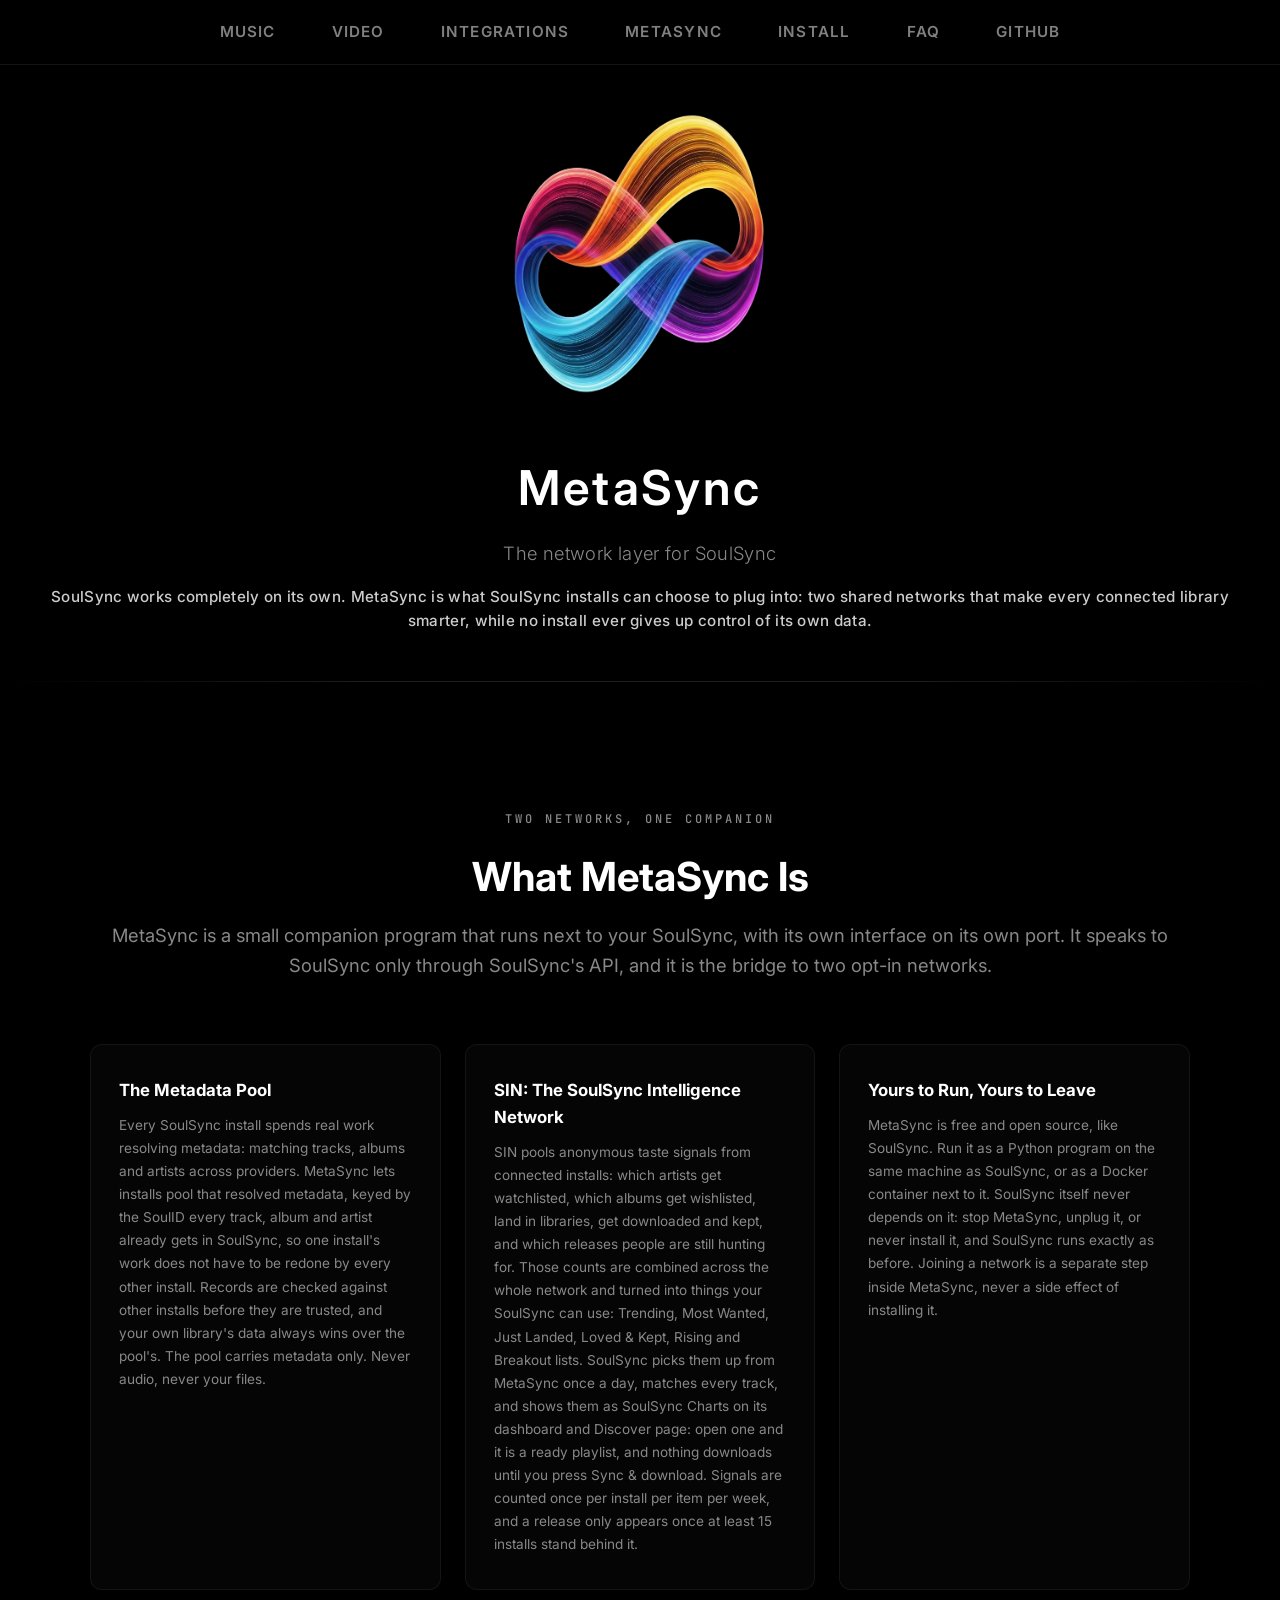
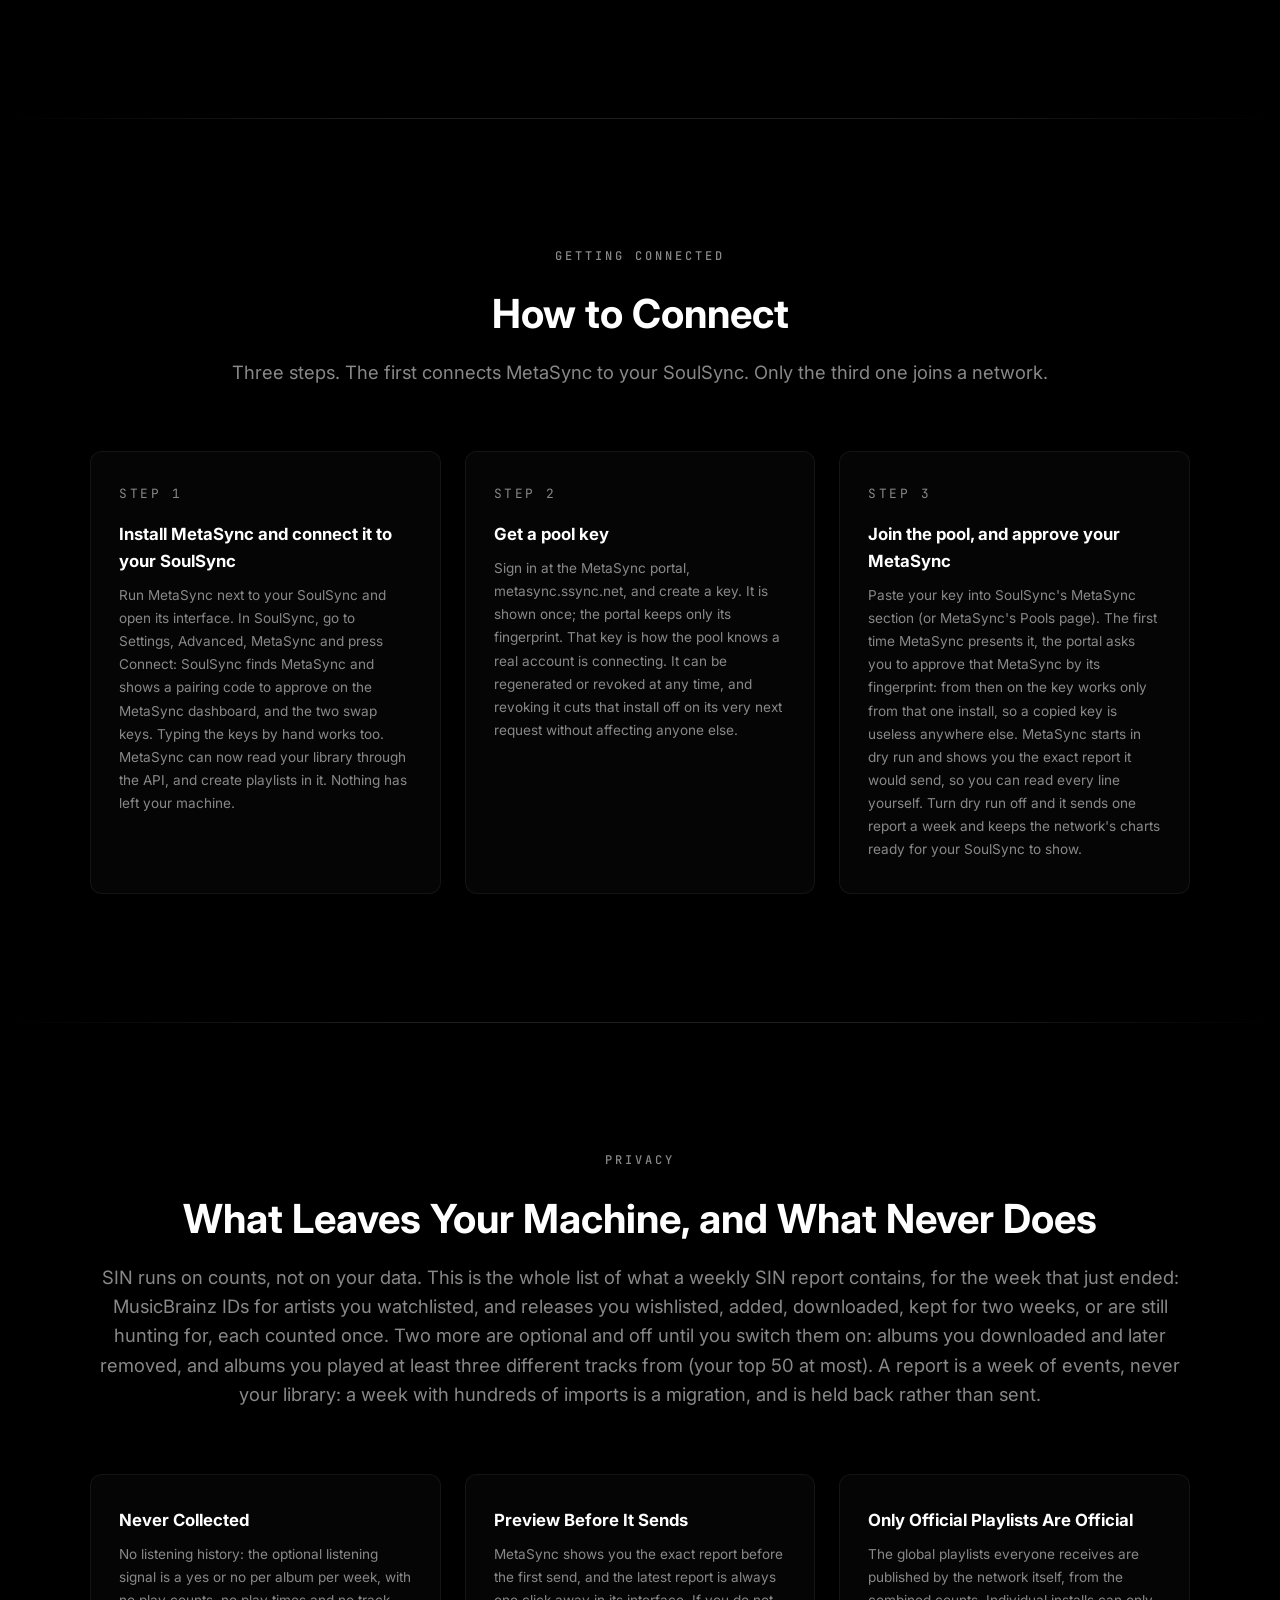
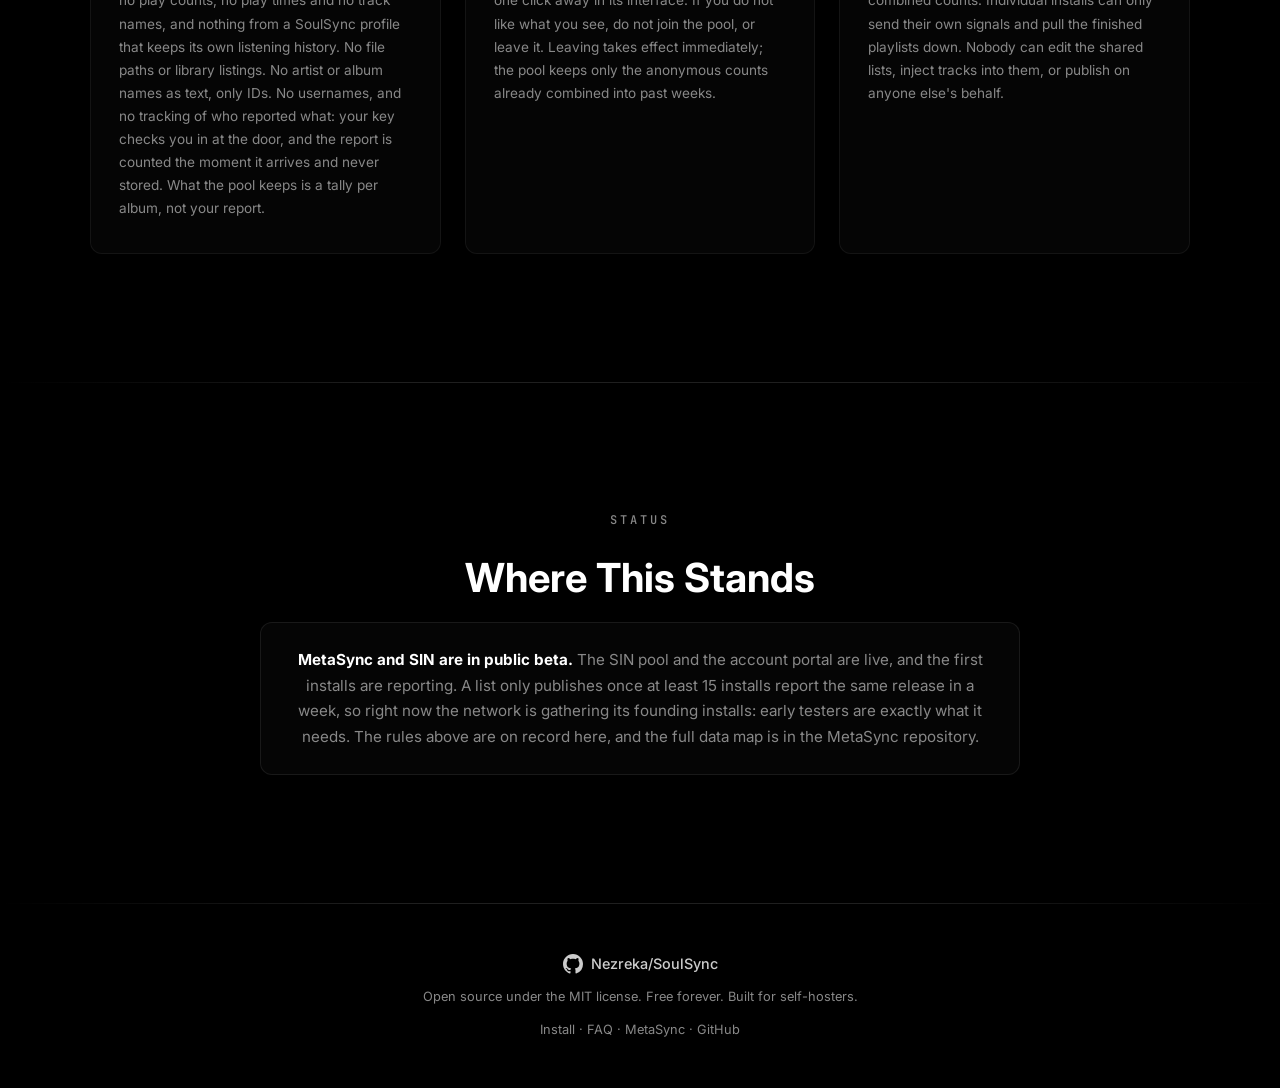
==== commit 8c19df98: "metasync page: charts are offered in SoulSync, never pushed SoulSync now fetches the network's chart" ====
--- a/metasync/index.html
+++ b/metasync/index.html
@@ -148,8 +148,10 @@
                         which albums get wishlisted, land in libraries, get downloaded and kept, and which releases
                         people are still hunting for. Those counts are combined across the whole network and
                         turned into things your SoulSync can use: Trending, Most Wanted, Just Landed, Loved &amp;
-                        Kept, Rising and Breakout lists, delivered back as global playlists that MetaSync creates
-                        in your SoulSync and keeps up to date. Signals are counted once per install per item per
+                        Kept, Rising and Breakout lists. SoulSync picks them up from MetaSync once a day, matches
+                        every track, and shows them as SoulSync Charts on its dashboard and Discover page: open one
+                        and it is a ready playlist, and nothing downloads until you press Sync &amp; download.
+                        Signals are counted once per install per item per
                         week, and a release only appears once at least 15 installs stand behind it.</p>
                 </div>
                 <div class="feature-card">
@@ -198,8 +200,8 @@
                         MetaSync presents it, the portal asks you to approve that MetaSync by its fingerprint: from
                         then on the key works only from that one install, so a copied key is useless anywhere
                         else. MetaSync starts in dry run and shows you the exact report it would send, so you can
-                        read every line yourself. Turn dry run off and it sends one report a week, pulls the
-                        network's playlists down, and keeps your local copies current.</p>
+                        read every line yourself. Turn dry run off and it sends one report a week and keeps the
+                        network's charts ready for your SoulSync to show.</p>
                 </div>
             </div>
         </div>
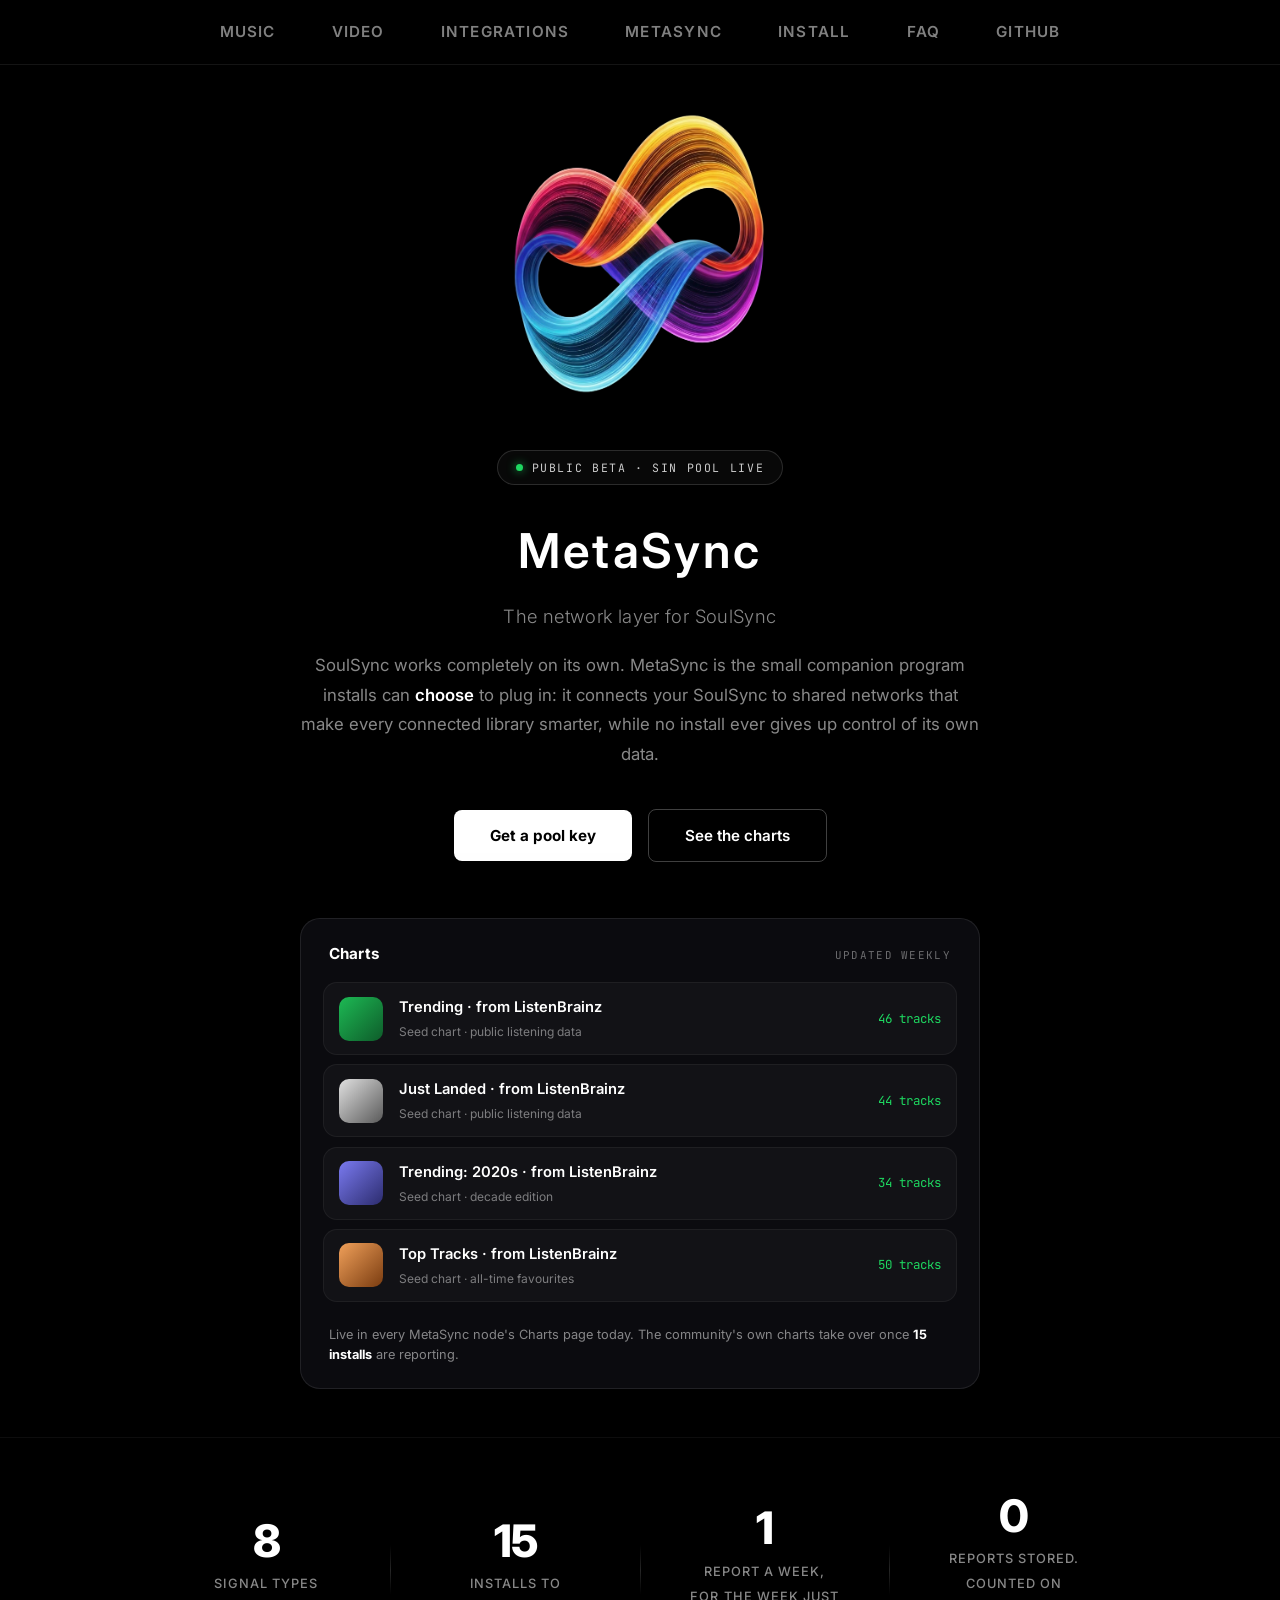
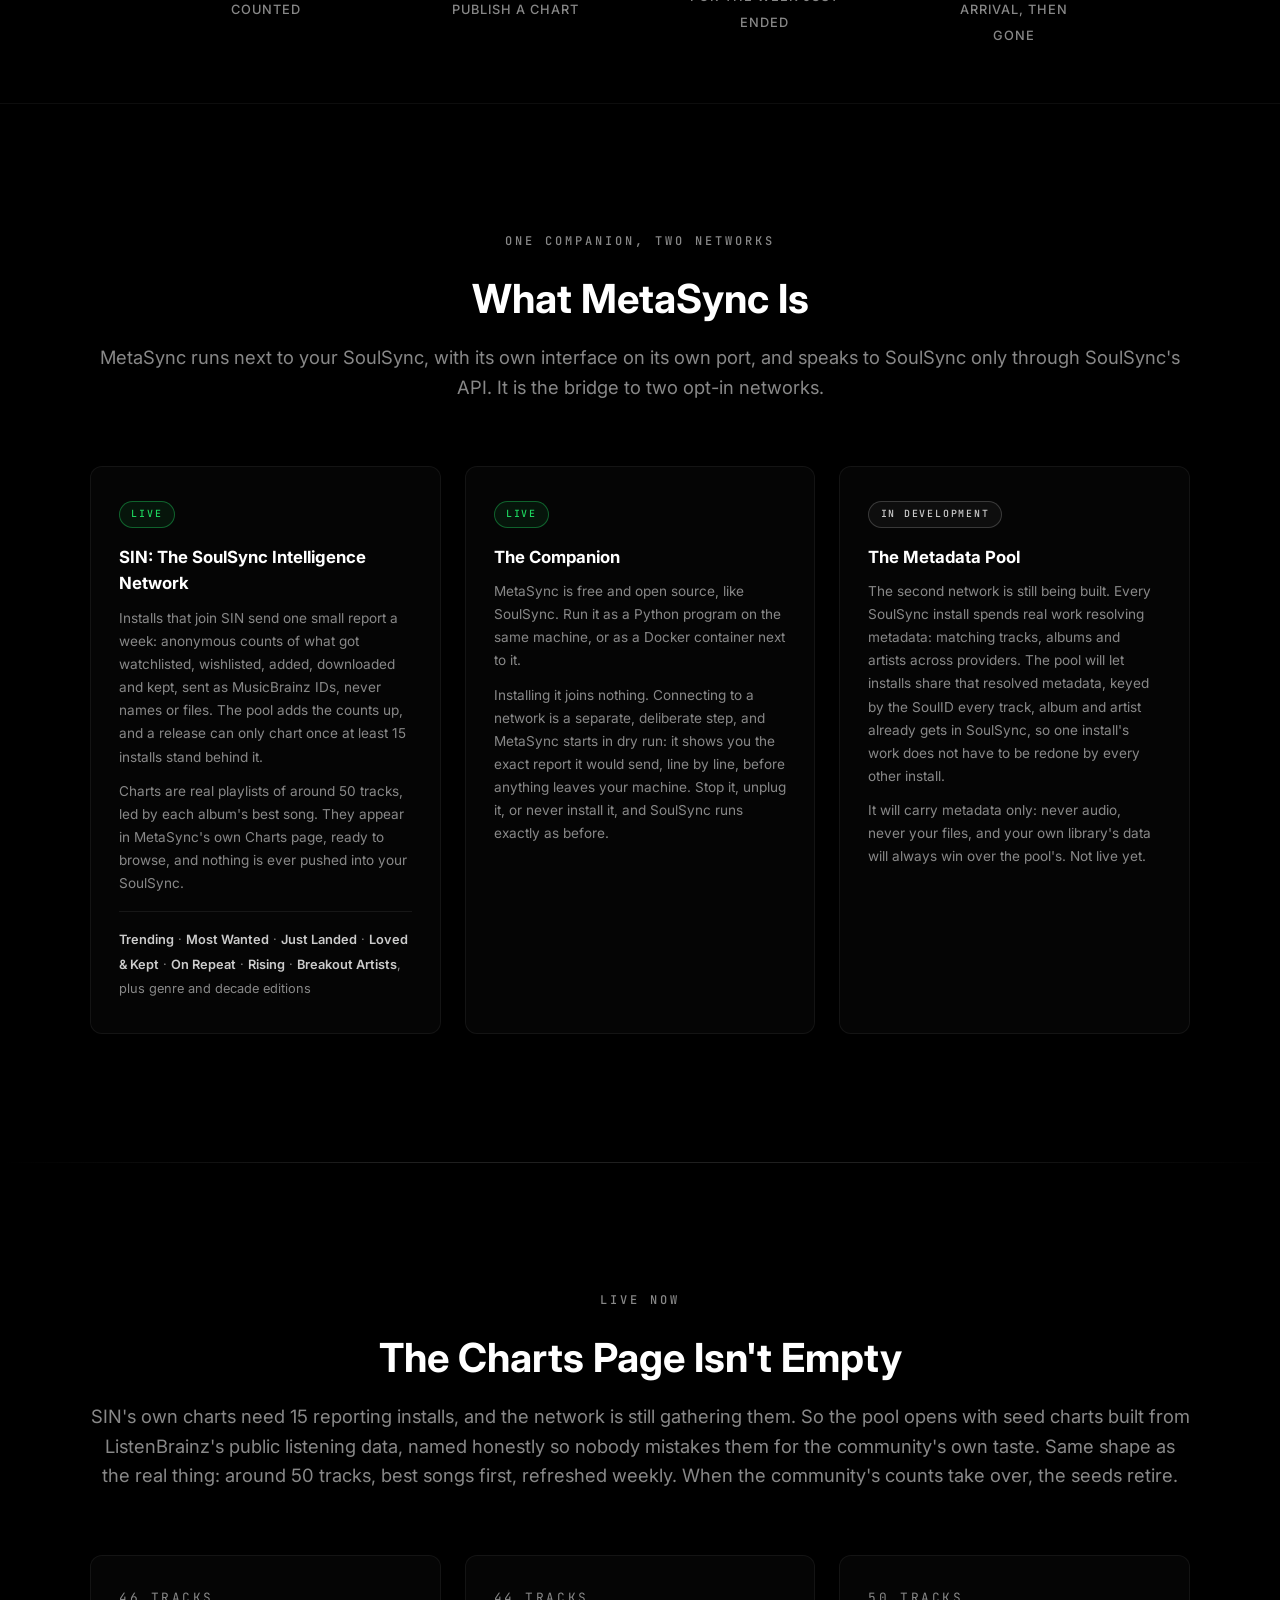
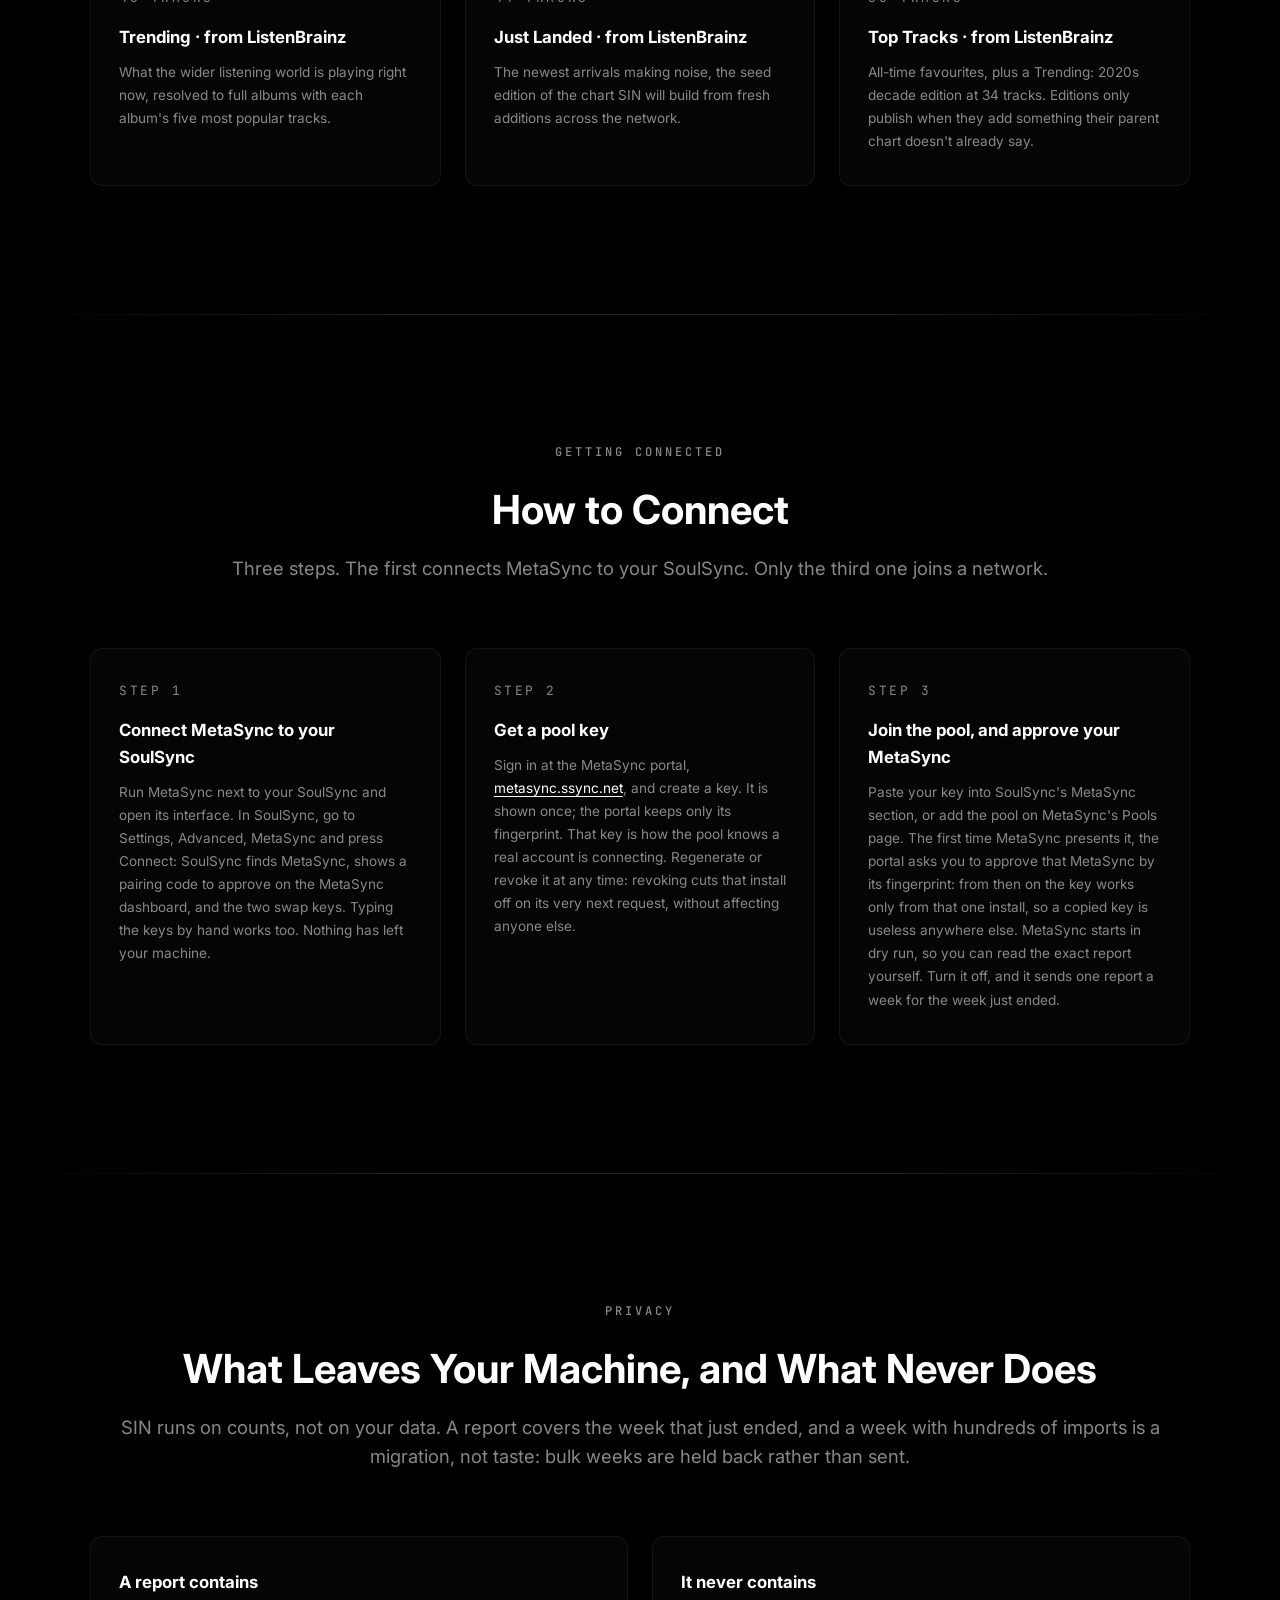
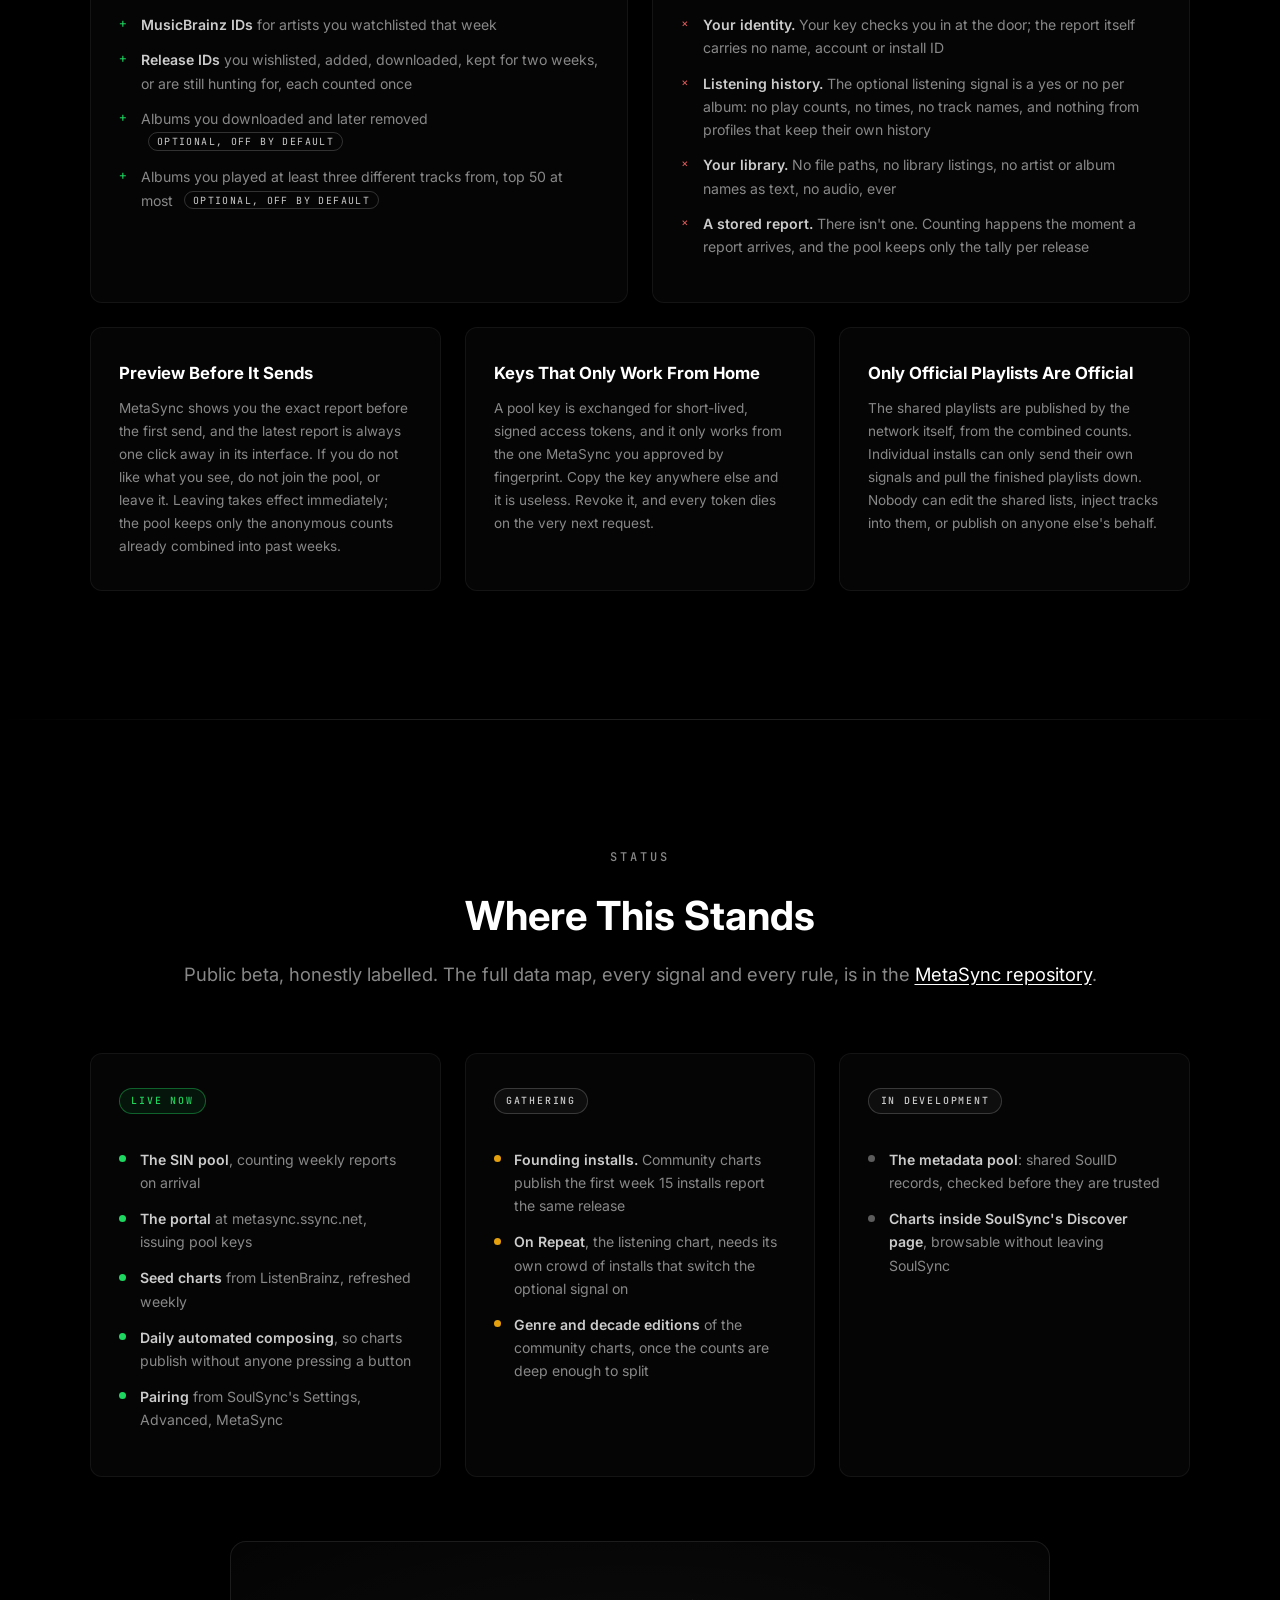
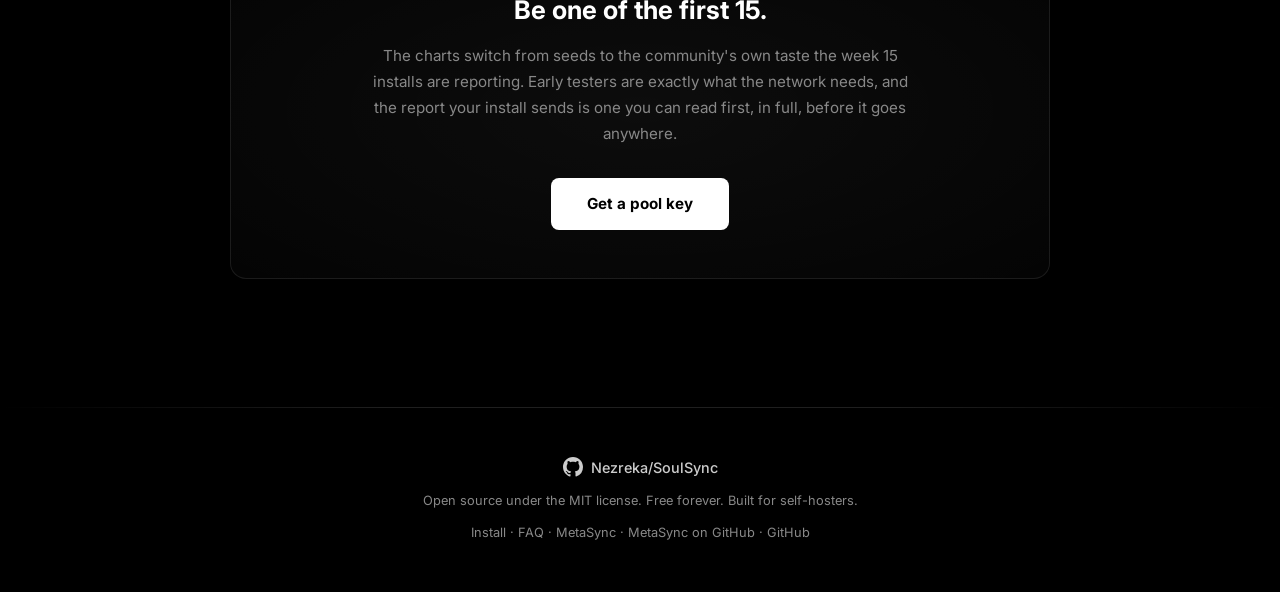
==== commit 1bff47b3: "metasync page: full redesign, copy updated to current state" ====
--- a/metasync/index.html
+++ b/metasync/index.html
@@ -6,14 +6,14 @@
     <meta name="viewport" content="width=device-width, initial-scale=1.0">
     <title>MetaSync - The Network Layer for SoulSync</title>
     <meta name="description"
-        content="MetaSync is the opt-in network layer for SoulSync: a shared metadata pool keyed by SoulID, and SIN, the SoulSync Intelligence Network, which turns anonymous community signals into global playlists and discovery.">
+        content="MetaSync is the opt-in companion for SoulSync. It connects your install to SIN, the SoulSync Intelligence Network, where anonymous weekly counts from every install become community charts. Plus a shared metadata pool in development.">
     <meta name="robots" content="index, follow">
     <link rel="canonical" href="https://www.ssync.net/metasync/">
     <meta property="og:site_name" content="SoulSync">
     <meta property="og:locale" content="en_US">
     <meta property="og:title" content="MetaSync - The Network Layer for SoulSync">
     <meta property="og:description"
-        content="Two opt-in networks for SoulSync installs: a shared metadata pool, and SIN, which turns anonymous community signals into global playlists and discovery.">
+        content="Opt-in networks for SoulSync installs: SIN turns anonymous community signals into charts and playlists, and a shared metadata pool is in development.">
     <meta property="og:image" content="https://www.ssync.net/assets/trans.png">
     <meta property="og:image:type" content="image/png">
     <meta property="og:image:alt" content="SoulSync logo">
@@ -22,7 +22,7 @@
     <meta name="twitter:card" content="summary_large_image">
     <meta name="twitter:title" content="MetaSync - The Network Layer for SoulSync">
     <meta name="twitter:description"
-        content="Opt-in networks for SoulSync: pooled metadata and community-powered playlists and discovery.">
+        content="Opt-in networks for SoulSync: community-powered charts and discovery, and pooled metadata in development.">
     <meta name="twitter:image" content="https://www.ssync.net/assets/trans.png">
     <meta name="theme-color" content="#000000">
     <link rel="icon" href="../assets/trans.png" type="image/png">
@@ -34,6 +34,214 @@
         href="https://fonts.googleapis.com/css2?family=Inter:wght@300;400;500;600;700;800&family=JetBrains+Mono:wght@400;500&display=swap"
         rel="stylesheet">
     <style>
+        /* Page-local: status pill, badges, charts visual, status board */
+        .beta-pill {
+            display: inline-flex;
+            align-items: center;
+            gap: 0.55rem;
+            padding: 0.45rem 1.1rem;
+            border: 1px solid rgba(255, 255, 255, 0.14);
+            border-radius: 999px;
+            font-family: 'JetBrains Mono', monospace;
+            font-size: 0.72rem;
+            letter-spacing: 0.14em;
+            text-transform: uppercase;
+            color: var(--gray-light);
+            margin-bottom: 1.75rem;
+            background: rgba(255, 255, 255, 0.03);
+        }
+
+        .beta-pill .dot {
+            width: 7px;
+            height: 7px;
+            border-radius: 50%;
+            background: #1ed760;
+            box-shadow: 0 0 10px rgba(30, 215, 96, 0.8);
+        }
+
+        .hero-lede {
+            max-width: 680px;
+            color: var(--gray);
+            font-size: 1.05rem;
+            line-height: 1.75;
+            margin-top: 1.25rem;
+        }
+
+        .hero-lede strong {
+            color: var(--white);
+            font-weight: 600;
+        }
+
+        .hero-actions {
+            display: flex;
+            gap: 1rem;
+            margin-top: 2.5rem;
+            flex-wrap: wrap;
+            justify-content: center;
+        }
+
+        .cta-ghost {
+            display: inline-flex;
+            align-items: center;
+            gap: 0.6rem;
+            padding: 0.85rem 2.25rem;
+            border: 1px solid rgba(255, 255, 255, 0.25);
+            color: var(--white);
+            text-decoration: none;
+            font-size: 0.95rem;
+            font-weight: 600;
+            border-radius: 8px;
+            transition: border-color 0.3s ease, transform 0.2s ease;
+        }
+
+        .cta-ghost:hover {
+            border-color: rgba(255, 255, 255, 0.6);
+            transform: translateY(-2px);
+        }
+
+        .hero-cta {
+            margin-top: 0;
+        }
+
+        /* Charts visual: a SoulSync-dashboard-styled panel */
+        .charts-panel {
+            width: min(680px, 100%);
+            margin: 3.5rem auto 0;
+            text-align: left;
+            background: #0b0b0f;
+            border: 1px solid rgba(255, 255, 255, 0.09);
+            border-radius: 20px;
+            padding: 1.4rem 1.4rem 1.1rem;
+            box-shadow: 0 30px 80px rgba(0, 0, 0, 0.6), 0 0 0 1px rgba(0, 0, 0, 0.4);
+        }
+
+        .charts-panel-head {
+            display: flex;
+            align-items: baseline;
+            justify-content: space-between;
+            padding: 0 0.35rem 1rem;
+        }
+
+        .charts-panel-title {
+            font-size: 0.95rem;
+            font-weight: 700;
+            color: #fff;
+            letter-spacing: 0.01em;
+        }
+
+        .charts-panel-week {
+            font-family: 'JetBrains Mono', monospace;
+            font-size: 0.68rem;
+            letter-spacing: 0.12em;
+            text-transform: uppercase;
+            color: rgba(255, 255, 255, 0.4);
+        }
+
+        .chart-row {
+            display: flex;
+            align-items: center;
+            gap: 1rem;
+            padding: 0.8rem 0.9rem;
+            border-radius: 14px;
+            background: rgba(255, 255, 255, 0.03);
+            border: 1px solid rgba(255, 255, 255, 0.05);
+            margin-bottom: 0.6rem;
+        }
+
+        .chart-cover {
+            width: 44px;
+            height: 44px;
+            border-radius: 10px;
+            flex-shrink: 0;
+        }
+
+        .cover-a { background: linear-gradient(135deg, #1db954, #0e5c2a); }
+        .cover-b { background: linear-gradient(135deg, #e0e0e0, #5a5a5a); }
+        .cover-c { background: linear-gradient(135deg, #7a7af0, #2c2c6e); }
+        .cover-d { background: linear-gradient(135deg, #f0a05a, #7a3c10); }
+
+        .chart-meta {
+            flex: 1;
+            min-width: 0;
+        }
+
+        .chart-name {
+            font-size: 0.92rem;
+            font-weight: 600;
+            color: #fff;
+            white-space: nowrap;
+            overflow: hidden;
+            text-overflow: ellipsis;
+        }
+
+        .chart-sub {
+            font-size: 0.75rem;
+            color: rgba(255, 255, 255, 0.45);
+            margin-top: 0.15rem;
+        }
+
+        .chart-count {
+            font-family: 'JetBrains Mono', monospace;
+            font-size: 0.78rem;
+            color: #1ed760;
+            white-space: nowrap;
+        }
+
+        .charts-panel-foot {
+            padding: 0.85rem 0.35rem 0.25rem;
+            font-size: 0.8rem;
+            color: rgba(255, 255, 255, 0.5);
+            line-height: 1.6;
+        }
+
+        .charts-panel-foot strong {
+            color: #fff;
+        }
+
+        /* Badges on cards */
+        .badge {
+            display: inline-block;
+            font-family: 'JetBrains Mono', monospace;
+            font-size: 0.62rem;
+            font-weight: 500;
+            letter-spacing: 0.18em;
+            text-transform: uppercase;
+            padding: 0.28rem 0.7rem;
+            border-radius: 999px;
+            margin-bottom: 1rem;
+        }
+
+        .badge-live {
+            color: #1ed760;
+            border: 1px solid rgba(30, 215, 96, 0.4);
+            background: rgba(30, 215, 96, 0.08);
+        }
+
+        .badge-dev {
+            color: var(--gray-light);
+            border: 1px solid rgba(255, 255, 255, 0.18);
+            background: rgba(255, 255, 255, 0.04);
+        }
+
+        .feature-card p + p {
+            margin-top: 0.7rem;
+        }
+
+        .chart-family {
+            margin-top: 1rem;
+            padding-top: 1rem;
+            border-top: 1px solid rgba(255, 255, 255, 0.07);
+            font-size: 0.8rem;
+            color: var(--gray);
+            line-height: 1.9;
+        }
+
+        .chart-family span {
+            color: var(--gray-light);
+            font-weight: 600;
+        }
+
+        /* Steps */
         .steps-grid {
             display: grid;
             grid-template-columns: repeat(3, 1fr);
@@ -69,26 +277,177 @@
             line-height: 1.7;
         }
 
-        .status-note {
-            max-width: 760px;
-            margin: 0 auto;
-            padding: 1.5rem 2rem;
-            border: 1px solid rgba(255, 255, 255, 0.08);
+        .step-card a, .install-link {
+            color: var(--white);
+            text-decoration: underline;
+            text-underline-offset: 3px;
+        }
+
+        /* Privacy lists */
+        .privacy-grid {
+            display: grid;
+            grid-template-columns: 1fr 1fr;
+            gap: 1.5rem;
+            margin-bottom: 1.5rem;
+        }
+
+        .privacy-panel {
+            padding: 2rem 1.75rem;
+            border: 1px solid rgba(255, 255, 255, 0.06);
             border-radius: 12px;
             background: rgba(255, 255, 255, 0.02);
+            text-align: left;
+        }
+
+        .privacy-panel h3 {
+            font-size: 1.05rem;
+            font-weight: 700;
+            color: var(--white);
+            margin-bottom: 1.1rem;
+        }
+
+        .privacy-panel ul {
+            list-style: none;
+        }
+
+        .privacy-panel li {
+            color: var(--gray);
+            font-size: 0.88rem;
+            line-height: 1.65;
+            padding-left: 1.4rem;
+            position: relative;
+            margin-bottom: 0.75rem;
+        }
+
+        .privacy-panel li::before {
+            position: absolute;
+            left: 0;
+            font-family: 'JetBrains Mono', monospace;
+            font-size: 0.8rem;
+        }
+
+        .privacy-yes li::before {
+            content: "+";
+            color: #1ed760;
+        }
+
+        .privacy-no li::before {
+            content: "\00d7";
+            color: #e05a5a;
+        }
+
+        .privacy-panel li strong {
+            color: var(--gray-light);
+            font-weight: 600;
+        }
+
+        .privacy-panel .opt {
+            font-family: 'JetBrains Mono', monospace;
+            font-size: 0.62rem;
+            letter-spacing: 0.14em;
+            text-transform: uppercase;
+            color: var(--gray-light);
+            border: 1px solid rgba(255, 255, 255, 0.18);
+            border-radius: 999px;
+            padding: 0.12rem 0.5rem;
+            margin-left: 0.4rem;
+            vertical-align: 2px;
+            white-space: nowrap;
+        }
+
+        /* Status board */
+        .status-grid {
+            display: grid;
+            grid-template-columns: repeat(3, 1fr);
+            gap: 1.5rem;
+            text-align: left;
+        }
+
+        .status-col {
+            padding: 2rem 1.75rem;
+            border: 1px solid rgba(255, 255, 255, 0.06);
+            border-radius: 12px;
+            background: rgba(255, 255, 255, 0.02);
+        }
+
+        .status-col ul {
+            list-style: none;
+            margin-top: 1.1rem;
+        }
+
+        .status-col li {
+            color: var(--gray);
+            font-size: 0.88rem;
+            line-height: 1.65;
+            padding-left: 1.3rem;
+            position: relative;
+            margin-bottom: 0.8rem;
+        }
+
+        .status-col li::before {
+            content: "";
+            position: absolute;
+            left: 0;
+            top: 0.52em;
+            width: 7px;
+            height: 7px;
+            border-radius: 50%;
+        }
+
+        .status-live li::before { background: #1ed760; }
+        .status-wait li::before { background: #e5a00d; }
+        .status-dev li::before { background: rgba(255, 255, 255, 0.35); }
+
+        .status-col li strong {
+            color: var(--gray-light);
+            font-weight: 600;
+        }
+
+        /* CTA band */
+        .cta-band {
+            max-width: 820px;
+            margin: 4rem auto 0;
+            text-align: center;
+            padding: 3rem 2rem;
+            border: 1px solid rgba(255, 255, 255, 0.09);
+            border-radius: 16px;
+            background: radial-gradient(ellipse at center, rgba(255, 255, 255, 0.05), rgba(255, 255, 255, 0.015));
+        }
+
+        .cta-band h3 {
+            font-size: 1.6rem;
+            font-weight: 700;
+            color: var(--white);
+            margin-bottom: 0.75rem;
+        }
+
+        .cta-band p {
             color: var(--gray);
             font-size: 0.95rem;
             line-height: 1.7;
-            text-align: center;
-        }
-
-        .status-note strong {
-            color: var(--white);
+            max-width: 560px;
+            margin: 0 auto;
+        }
+
+        .cta-band .hero-cta {
+            margin-top: 2rem;
         }
 
         @media (max-width: 900px) {
-            .steps-grid {
+            .steps-grid, .status-grid {
                 grid-template-columns: 1fr;
+            }
+
+            .privacy-grid {
+                grid-template-columns: 1fr;
+            }
+
+            .charts-panel {
+                padding: 1.1rem 1.1rem 0.9rem;
+            }
+
+            .chart-name {
+                white-space: normal;
             }
         }
     </style>
@@ -114,53 +473,131 @@
     <section class="hero">
         <div class="hero-content">
             <img src="../assets/trans.png" alt="SoulSync Logo" class="hero-logo">
+            <span class="beta-pill"><span class="dot"></span>Public beta &middot; SIN pool live</span>
             <h1 class="hero-title">MetaSync</h1>
             <p class="hero-tagline">The network layer for SoulSync</p>
-            <p class="hero-stats">SoulSync works completely on its own. MetaSync is what SoulSync installs can
-                choose to plug into: two shared networks that make every connected library smarter, while no
-                install ever gives up control of its own data.</p>
+            <p class="hero-lede">SoulSync works completely on its own. MetaSync is the small companion program
+                installs can <strong>choose</strong> to plug in: it connects your SoulSync to shared networks
+                that make every connected library smarter, while no install ever gives up control of its own
+                data.</p>
+            <div class="hero-actions">
+                <a href="https://metasync.ssync.net" class="hero-cta">Get a pool key</a>
+                <a href="#charts" class="cta-ghost">See the charts</a>
+            </div>
+            <div class="charts-panel reveal">
+                <div class="charts-panel-head">
+                    <span class="charts-panel-title">Charts</span>
+                    <span class="charts-panel-week">Updated weekly</span>
+                </div>
+                <div class="chart-row">
+                    <div class="chart-cover cover-a"></div>
+                    <div class="chart-meta">
+                        <div class="chart-name">Trending &middot; from ListenBrainz</div>
+                        <div class="chart-sub">Seed chart &middot; public listening data</div>
+                    </div>
+                    <span class="chart-count">46 tracks</span>
+                </div>
+                <div class="chart-row">
+                    <div class="chart-cover cover-b"></div>
+                    <div class="chart-meta">
+                        <div class="chart-name">Just Landed &middot; from ListenBrainz</div>
+                        <div class="chart-sub">Seed chart &middot; public listening data</div>
+                    </div>
+                    <span class="chart-count">44 tracks</span>
+                </div>
+                <div class="chart-row">
+                    <div class="chart-cover cover-c"></div>
+                    <div class="chart-meta">
+                        <div class="chart-name">Trending: 2020s &middot; from ListenBrainz</div>
+                        <div class="chart-sub">Seed chart &middot; decade edition</div>
+                    </div>
+                    <span class="chart-count">34 tracks</span>
+                </div>
+                <div class="chart-row">
+                    <div class="chart-cover cover-d"></div>
+                    <div class="chart-meta">
+                        <div class="chart-name">Top Tracks &middot; from ListenBrainz</div>
+                        <div class="chart-sub">Seed chart &middot; all-time favourites</div>
+                    </div>
+                    <span class="chart-count">50 tracks</span>
+                </div>
+                <p class="charts-panel-foot">Live in every MetaSync node's Charts page today. The community's
+                    own charts take over once <strong>15 installs</strong> are reporting.</p>
+            </div>
         </div>
     </section>
 
-    <div class="section-glow-divider"></div>
-
-    <!-- The two networks -->
+    <!-- Stats -->
+    <section class="stats-bar">
+        <div class="stats-container">
+            <div class="stat">
+                <span class="stat-number">8</span>
+                <span class="stat-label">Signal types counted</span>
+            </div>
+            <div class="stat-divider"></div>
+            <div class="stat">
+                <span class="stat-number">15</span>
+                <span class="stat-label">Installs to publish a chart</span>
+            </div>
+            <div class="stat-divider"></div>
+            <div class="stat">
+                <span class="stat-number">1</span>
+                <span class="stat-label">Report a week, for the week just ended</span>
+            </div>
+            <div class="stat-divider"></div>
+            <div class="stat">
+                <span class="stat-number">0</span>
+                <span class="stat-label">Reports stored. Counted on arrival, then gone</span>
+            </div>
+        </div>
+    </section>
+
+    <!-- The networks -->
     <section class="section features-section">
         <div class="section-container">
-            <span class="section-eyebrow">Two networks, one companion</span>
+            <span class="section-eyebrow">One companion, two networks</span>
             <h2 class="section-heading">What MetaSync Is</h2>
-            <p class="section-subheading">MetaSync is a small companion program that runs next to your SoulSync,
-                with its own interface on its own port. It speaks to SoulSync only through SoulSync's API, and it
-                is the bridge to two opt-in networks.</p>
+            <p class="section-subheading">MetaSync runs next to your SoulSync, with its own interface on its
+                own port, and speaks to SoulSync only through SoulSync's API. It is the bridge to two opt-in
+                networks.</p>
             <div class="features-grid">
-                <div class="feature-card">
+                <div class="feature-card reveal">
+                    <span class="badge badge-live">Live</span>
+                    <h3>SIN: The SoulSync Intelligence Network</h3>
+                    <p>Installs that join SIN send one small report a week: anonymous counts of what got
+                        watchlisted, wishlisted, added, downloaded and kept, sent as MusicBrainz IDs, never
+                        names or files. The pool adds the counts up, and a release can only chart once at
+                        least 15 installs stand behind it.</p>
+                    <p>Charts are real playlists of around 50 tracks, led by each album's best song. They
+                        appear in MetaSync's own Charts page, ready to browse, and nothing is ever pushed
+                        into your SoulSync.</p>
+                    <div class="chart-family">
+                        <span>Trending</span> &middot; <span>Most Wanted</span> &middot; <span>Just
+                        Landed</span> &middot; <span>Loved &amp; Kept</span> &middot; <span>On Repeat</span>
+                        &middot; <span>Rising</span> &middot; <span>Breakout Artists</span>, plus genre and
+                        decade editions
+                    </div>
+                </div>
+                <div class="feature-card reveal">
+                    <span class="badge badge-live">Live</span>
+                    <h3>The Companion</h3>
+                    <p>MetaSync is free and open source, like SoulSync. Run it as a Python program on the same
+                        machine, or as a Docker container next to it.</p>
+                    <p>Installing it joins nothing. Connecting to a network is a separate, deliberate step,
+                        and MetaSync starts in dry run: it shows you the exact report it would send, line by
+                        line, before anything leaves your machine. Stop it, unplug it, or never install it,
+                        and SoulSync runs exactly as before.</p>
+                </div>
+                <div class="feature-card reveal">
+                    <span class="badge badge-dev">In development</span>
                     <h3>The Metadata Pool</h3>
-                    <p>Every SoulSync install spends real work resolving metadata: matching tracks, albums and
-                        artists across providers. MetaSync lets installs pool that resolved metadata, keyed by the
-                        SoulID every track, album and artist already gets in SoulSync, so one install's work does
-                        not have to be redone by every other install. Records are checked against other installs
-                        before they are trusted, and your own library's data always wins over the pool's. The pool
-                        carries metadata only. Never audio, never your files.</p>
-                </div>
-                <div class="feature-card">
-                    <h3>SIN: The SoulSync Intelligence Network</h3>
-                    <p>SIN pools anonymous taste signals from connected installs: which artists get watchlisted,
-                        which albums get wishlisted, land in libraries, get downloaded and kept, and which releases
-                        people are still hunting for. Those counts are combined across the whole network and
-                        turned into things your SoulSync can use: Trending, Most Wanted, Just Landed, Loved &amp;
-                        Kept, Rising and Breakout lists. SoulSync picks them up from MetaSync once a day, matches
-                        every track, and shows them as SoulSync Charts on its dashboard and Discover page: open one
-                        and it is a ready playlist, and nothing downloads until you press Sync &amp; download.
-                        Signals are counted once per install per item per
-                        week, and a release only appears once at least 15 installs stand behind it.</p>
-                </div>
-                <div class="feature-card">
-                    <h3>Yours to Run, Yours to Leave</h3>
-                    <p>MetaSync is free and open source, like SoulSync. Run it as a Python program on the same
-                        machine as SoulSync, or as a Docker container next to it. SoulSync itself never depends on
-                        it: stop MetaSync, unplug it, or never install it, and SoulSync runs exactly as before.
-                        Joining a network is a separate step inside MetaSync, never a side effect of installing
-                        it.</p>
+                    <p>The second network is still being built. Every SoulSync install spends real work
+                        resolving metadata: matching tracks, albums and artists across providers. The pool
+                        will let installs share that resolved metadata, keyed by the SoulID every track,
+                        album and artist already gets in SoulSync, so one install's work does not have to be
+                        redone by every other install.</p>
+                    <p>It will carry metadata only: never audio, never your files, and your own library's
+                        data will always win over the pool's. Not live yet.</p>
                 </div>
             </div>
         </div>
@@ -168,40 +605,75 @@
 
     <div class="section-glow-divider"></div>
 
+    <!-- Seed charts -->
+    <section id="charts" class="section">
+        <div class="section-container">
+            <span class="section-eyebrow">Live now</span>
+            <h2 class="section-heading">The Charts Page Isn't Empty</h2>
+            <p class="section-subheading">SIN's own charts need 15 reporting installs, and the network is
+                still gathering them. So the pool opens with seed charts built from ListenBrainz's public
+                listening data, named honestly so nobody mistakes them for the community's own taste. Same
+                shape as the real thing: around 50 tracks, best songs first, refreshed weekly. When the
+                community's counts take over, the seeds retire.</p>
+            <div class="steps-grid">
+                <div class="step-card reveal">
+                    <span class="step-number">46 TRACKS</span>
+                    <h3>Trending &middot; from ListenBrainz</h3>
+                    <p>What the wider listening world is playing right now, resolved to full albums with
+                        each album's five most popular tracks.</p>
+                </div>
+                <div class="step-card reveal">
+                    <span class="step-number">44 TRACKS</span>
+                    <h3>Just Landed &middot; from ListenBrainz</h3>
+                    <p>The newest arrivals making noise, the seed edition of the chart SIN will build from
+                        fresh additions across the network.</p>
+                </div>
+                <div class="step-card reveal">
+                    <span class="step-number">50 TRACKS</span>
+                    <h3>Top Tracks &middot; from ListenBrainz</h3>
+                    <p>All-time favourites, plus a Trending: 2020s decade edition at 34 tracks. Editions
+                        only publish when they add something their parent chart doesn't already say.</p>
+                </div>
+            </div>
+        </div>
+    </section>
+
+    <div class="section-glow-divider"></div>
+
     <!-- How to connect -->
-    <section id="connect" class="section">
+    <section id="connect" class="section features-section">
         <div class="section-container">
             <span class="section-eyebrow">Getting connected</span>
             <h2 class="section-heading">How to Connect</h2>
             <p class="section-subheading">Three steps. The first connects MetaSync to your SoulSync. Only the
                 third one joins a network.</p>
             <div class="steps-grid">
-                <div class="step-card">
+                <div class="step-card reveal">
                     <span class="step-number">STEP 1</span>
-                    <h3>Install MetaSync and connect it to your SoulSync</h3>
+                    <h3>Connect MetaSync to your SoulSync</h3>
                     <p>Run MetaSync next to your SoulSync and open its interface. In SoulSync, go to Settings,
-                        Advanced, MetaSync and press Connect: SoulSync finds MetaSync and shows a pairing code to
-                        approve on the MetaSync dashboard, and the two swap keys. Typing the keys by hand works
-                        too. MetaSync can now read your library through the API, and create playlists in it.
-                        Nothing has left your machine.</p>
-                </div>
-                <div class="step-card">
+                        Advanced, MetaSync and press Connect: SoulSync finds MetaSync, shows a pairing code
+                        to approve on the MetaSync dashboard, and the two swap keys. Typing the keys by hand
+                        works too. Nothing has left your machine.</p>
+                </div>
+                <div class="step-card reveal">
                     <span class="step-number">STEP 2</span>
                     <h3>Get a pool key</h3>
-                    <p>Sign in at the MetaSync portal, metasync.ssync.net, and create a key. It is shown once; the
-                        portal keeps only its fingerprint. That key is how the pool knows a real account is
-                        connecting. It can be regenerated or revoked at any time, and revoking it cuts that
-                        install off on its very next request without affecting anyone else.</p>
-                </div>
-                <div class="step-card">
+                    <p>Sign in at the MetaSync portal, <a href="https://metasync.ssync.net"
+                            target="_blank" rel="noopener noreferrer">metasync.ssync.net</a>, and create a
+                        key. It is shown once; the portal keeps only its fingerprint. That key is how the pool
+                        knows a real account is connecting. Regenerate or revoke it at any time: revoking
+                        cuts that install off on its very next request, without affecting anyone else.</p>
+                </div>
+                <div class="step-card reveal">
                     <span class="step-number">STEP 3</span>
                     <h3>Join the pool, and approve your MetaSync</h3>
-                    <p>Paste your key into SoulSync's MetaSync section (or MetaSync's Pools page). The first time
-                        MetaSync presents it, the portal asks you to approve that MetaSync by its fingerprint: from
-                        then on the key works only from that one install, so a copied key is useless anywhere
-                        else. MetaSync starts in dry run and shows you the exact report it would send, so you can
-                        read every line yourself. Turn dry run off and it sends one report a week and keeps the
-                        network's charts ready for your SoulSync to show.</p>
+                    <p>Paste your key into SoulSync's MetaSync section, or add the pool on MetaSync's Pools
+                        page. The first time MetaSync presents it, the portal asks you to approve that
+                        MetaSync by its fingerprint: from then on the key works only from that one install,
+                        so a copied key is useless anywhere else. MetaSync starts in dry run, so you can read
+                        the exact report yourself. Turn it off, and it sends one report a week for the week
+                        just ended.</p>
                 </div>
             </div>
         </div>
@@ -210,40 +682,61 @@
     <div class="section-glow-divider"></div>
 
     <!-- Privacy -->
-    <section class="section features-section">
+    <section class="section">
         <div class="section-container">
             <span class="section-eyebrow">Privacy</span>
             <h2 class="section-heading">What Leaves Your Machine, and What Never Does</h2>
-            <p class="section-subheading">SIN runs on counts, not on your data. This is the whole list of what a
-                weekly SIN report contains, for the week that just ended: MusicBrainz IDs for artists you
-                watchlisted, and releases you wishlisted, added, downloaded, kept for two weeks, or are still
-                hunting for, each counted once. Two more are optional and off until you switch them on:
-                albums you downloaded and later removed, and albums you played at least three different
-                tracks from (your top 50 at most). A report is a week of events, never your library: a week
-                with hundreds of imports is a migration, and is held back rather than sent.</p>
+            <p class="section-subheading">SIN runs on counts, not on your data. A report covers the week that
+                just ended, and a week with hundreds of imports is a migration, not taste: bulk weeks are
+                held back rather than sent.</p>
+            <div class="privacy-grid">
+                <div class="privacy-panel reveal">
+                    <h3>A report contains</h3>
+                    <ul class="privacy-yes">
+                        <li><strong>MusicBrainz IDs</strong> for artists you watchlisted that week</li>
+                        <li><strong>Release IDs</strong> you wishlisted, added, downloaded, kept for two
+                            weeks, or are still hunting for, each counted once</li>
+                        <li>Albums you downloaded and later removed <span class="opt">Optional, off by
+                                default</span></li>
+                        <li>Albums you played at least three different tracks from, top 50 at most <span
+                                class="opt">Optional, off by default</span></li>
+                    </ul>
+                </div>
+                <div class="privacy-panel reveal">
+                    <h3>It never contains</h3>
+                    <ul class="privacy-no">
+                        <li><strong>Your identity.</strong> Your key checks you in at the door; the report
+                            itself carries no name, account or install ID</li>
+                        <li><strong>Listening history.</strong> The optional listening signal is a yes or no
+                            per album: no play counts, no times, no track names, and nothing from profiles
+                            that keep their own history</li>
+                        <li><strong>Your library.</strong> No file paths, no library listings, no artist or
+                            album names as text, no audio, ever</li>
+                        <li><strong>A stored report.</strong> There isn't one. Counting happens the moment a
+                            report arrives, and the pool keeps only the tally per release</li>
+                    </ul>
+                </div>
+            </div>
             <div class="features-grid">
-                <div class="feature-card">
-                    <h3>Never Collected</h3>
-                    <p>No listening history: the optional listening signal is a yes or no per album per week, with
-                        no play counts, no play times and no track names, and nothing from a SoulSync profile that
-                        keeps its own listening history. No file paths or library listings. No artist or album
-                        names as text, only IDs. No usernames, and no tracking of who reported what: your key
-                        checks you in at the door, and the report is counted the moment it arrives and never
-                        stored. What the pool keeps is a tally per album, not your report.</p>
-                </div>
-                <div class="feature-card">
+                <div class="feature-card reveal">
                     <h3>Preview Before It Sends</h3>
                     <p>MetaSync shows you the exact report before the first send, and the latest report is
-                        always one click away in its interface. If you do not like what you see, do not join the
-                        pool, or leave it. Leaving takes effect immediately; the pool keeps only the anonymous
-                        counts already combined into past weeks.</p>
-                </div>
-                <div class="feature-card">
+                        always one click away in its interface. If you do not like what you see, do not join
+                        the pool, or leave it. Leaving takes effect immediately; the pool keeps only the
+                        anonymous counts already combined into past weeks.</p>
+                </div>
+                <div class="feature-card reveal">
+                    <h3>Keys That Only Work From Home</h3>
+                    <p>A pool key is exchanged for short-lived, signed access tokens, and it only works from
+                        the one MetaSync you approved by fingerprint. Copy the key anywhere else and it is
+                        useless. Revoke it, and every token dies on the very next request.</p>
+                </div>
+                <div class="feature-card reveal">
                     <h3>Only Official Playlists Are Official</h3>
-                    <p>The global playlists everyone receives are published by the network itself, from the
-                        combined counts. Individual installs can only send their own signals and pull the
-                        finished playlists down. Nobody can edit the shared lists, inject tracks into them, or
-                        publish on anyone else's behalf.</p>
+                    <p>The shared playlists are published by the network itself, from the combined counts.
+                        Individual installs can only send their own signals and pull the finished playlists
+                        down. Nobody can edit the shared lists, inject tracks into them, or publish on
+                        anyone else's behalf.</p>
                 </div>
             </div>
         </div>
@@ -252,16 +745,52 @@
     <div class="section-glow-divider"></div>
 
     <!-- Status -->
-    <section class="section">
+    <section class="section features-section">
         <div class="section-container">
             <span class="section-eyebrow">Status</span>
             <h2 class="section-heading">Where This Stands</h2>
-            <div class="status-note">
-                <strong>MetaSync and SIN are in public beta.</strong> The SIN pool and the account portal are
-                live, and the first installs are reporting. A list only publishes once at least 15 installs
-                report the same release in a week, so right now the network is gathering its founding
-                installs: early testers are exactly what it needs. The rules above are on record here, and
-                the full data map is in the MetaSync repository.
+            <p class="section-subheading">Public beta, honestly labelled. The full data map, every signal and
+                every rule, is in the <a class="install-link" href="https://github.com/Nezreka/MetaSync"
+                    target="_blank" rel="noopener noreferrer">MetaSync repository</a>.</p>
+            <div class="status-grid">
+                <div class="status-col status-live reveal">
+                    <span class="badge badge-live">Live now</span>
+                    <ul>
+                        <li><strong>The SIN pool</strong>, counting weekly reports on arrival</li>
+                        <li><strong>The portal</strong> at metasync.ssync.net, issuing pool keys</li>
+                        <li><strong>Seed charts</strong> from ListenBrainz, refreshed weekly</li>
+                        <li><strong>Daily automated composing</strong>, so charts publish without anyone
+                            pressing a button</li>
+                        <li><strong>Pairing</strong> from SoulSync's Settings, Advanced, MetaSync</li>
+                    </ul>
+                </div>
+                <div class="status-col status-wait reveal">
+                    <span class="badge badge-dev">Gathering</span>
+                    <ul>
+                        <li><strong>Founding installs.</strong> Community charts publish the first week 15
+                            installs report the same release</li>
+                        <li><strong>On Repeat</strong>, the listening chart, needs its own crowd of
+                            installs that switch the optional signal on</li>
+                        <li><strong>Genre and decade editions</strong> of the community charts, once the
+                            counts are deep enough to split</li>
+                    </ul>
+                </div>
+                <div class="status-col status-dev reveal">
+                    <span class="badge badge-dev">In development</span>
+                    <ul>
+                        <li><strong>The metadata pool</strong>: shared SoulID records, checked before they
+                            are trusted</li>
+                        <li><strong>Charts inside SoulSync's Discover page</strong>, browsable without
+                            leaving SoulSync</li>
+                    </ul>
+                </div>
+            </div>
+            <div class="cta-band reveal">
+                <h3>Be one of the first 15.</h3>
+                <p>The charts switch from seeds to the community's own taste the week 15 installs are
+                    reporting. Early testers are exactly what the network needs, and the report your install
+                    sends is one you can read first, in full, before it goes anywhere.</p>
+                <a href="https://metasync.ssync.net" class="hero-cta">Get a pool key</a>
             </div>
         </div>
     </section>
@@ -284,6 +813,8 @@
                 <p class="footer-text"><a href="../#install" class="footer-link">Install</a> &middot;
                     <a href="../#faq" class="footer-link">FAQ</a> &middot;
                     <a href="/metasync/" class="footer-link">MetaSync</a> &middot;
+                    <a href="https://github.com/Nezreka/MetaSync" target="_blank"
+                        rel="noopener noreferrer" class="footer-link">MetaSync on GitHub</a> &middot;
                     <a href="https://github.com/Nezreka/SoulSync" target="_blank"
                         rel="noopener noreferrer" class="footer-link">GitHub</a>
                 </p>
@@ -291,6 +822,18 @@
         </div>
     </footer>
 
+    <script>
+        // Scroll reveal, same behaviour as the main site's script.js
+        const observer = new IntersectionObserver((entries) => {
+            entries.forEach((entry) => {
+                if (entry.isIntersecting) {
+                    entry.target.classList.add('visible');
+                }
+            });
+        }, { threshold: 0.1 });
+        document.querySelectorAll('.reveal').forEach((el) => observer.observe(el));
+    </script>
+
 </body>
 
 </html>
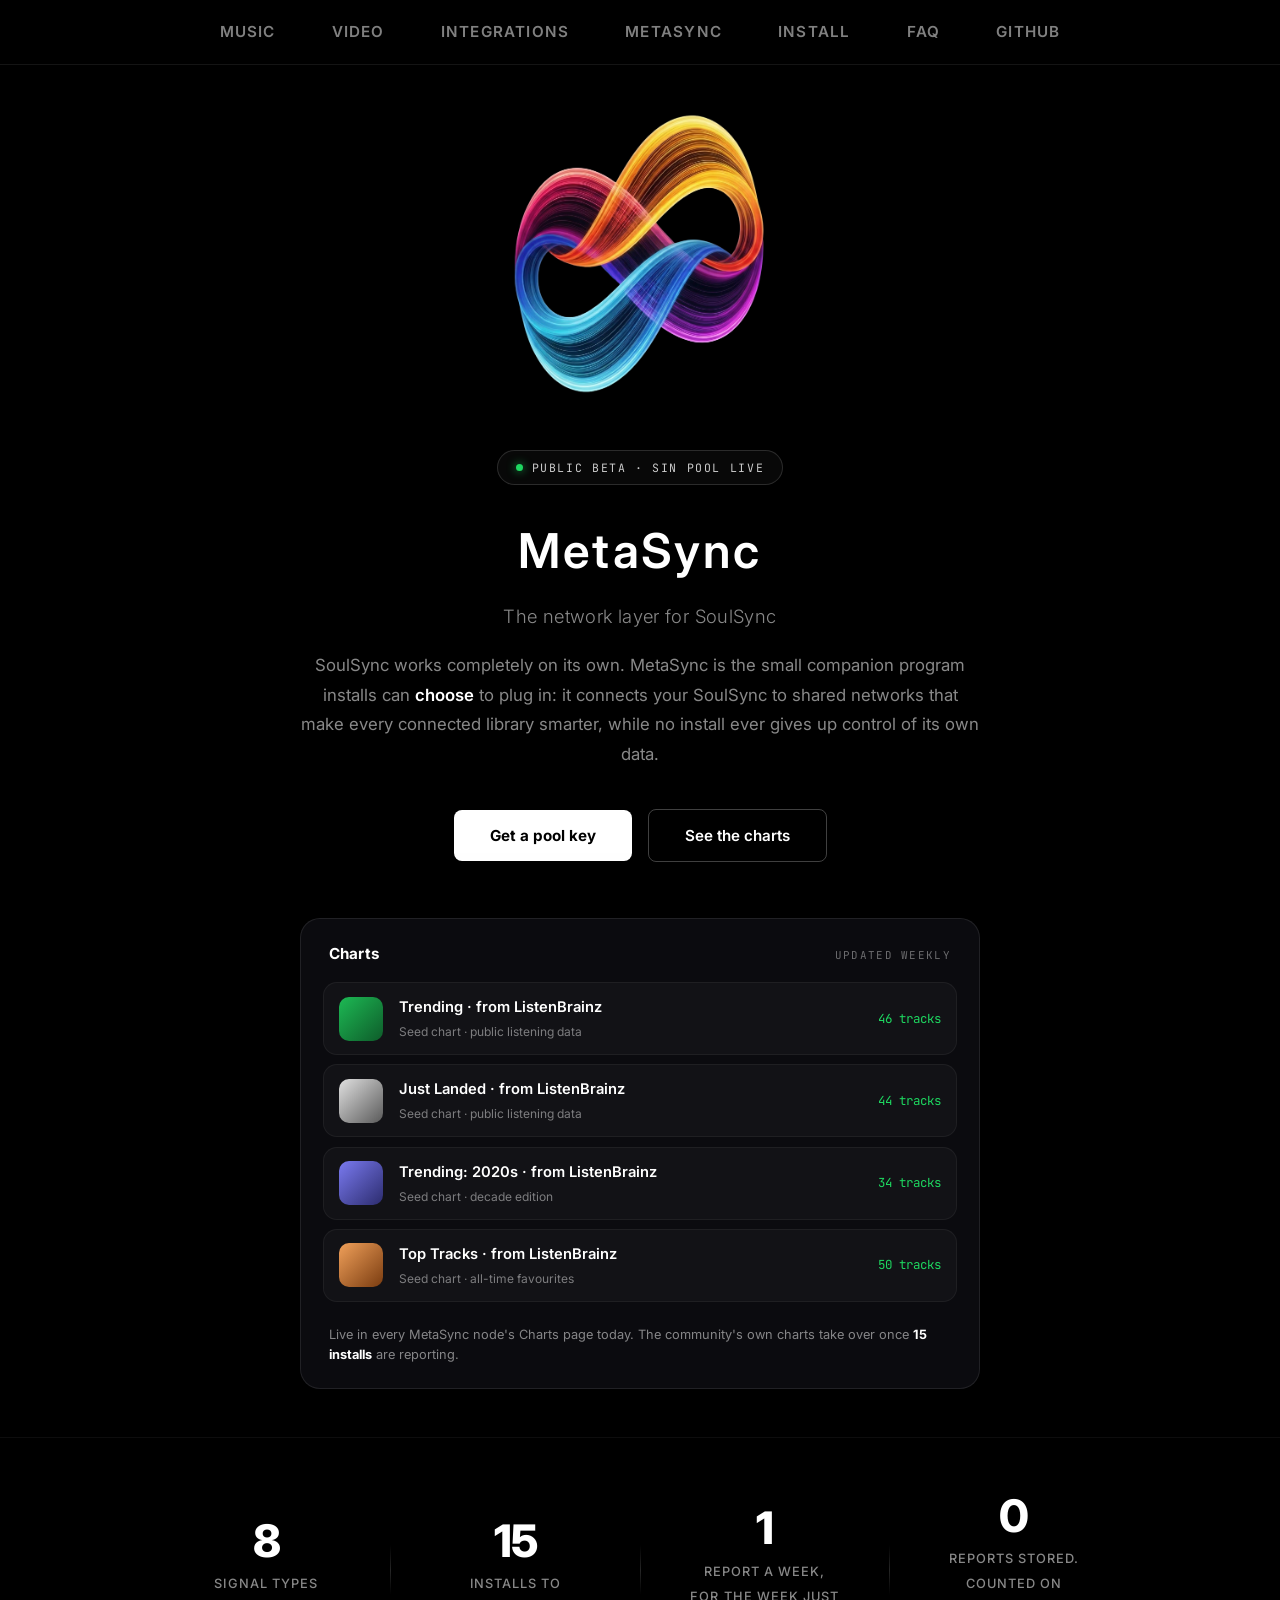
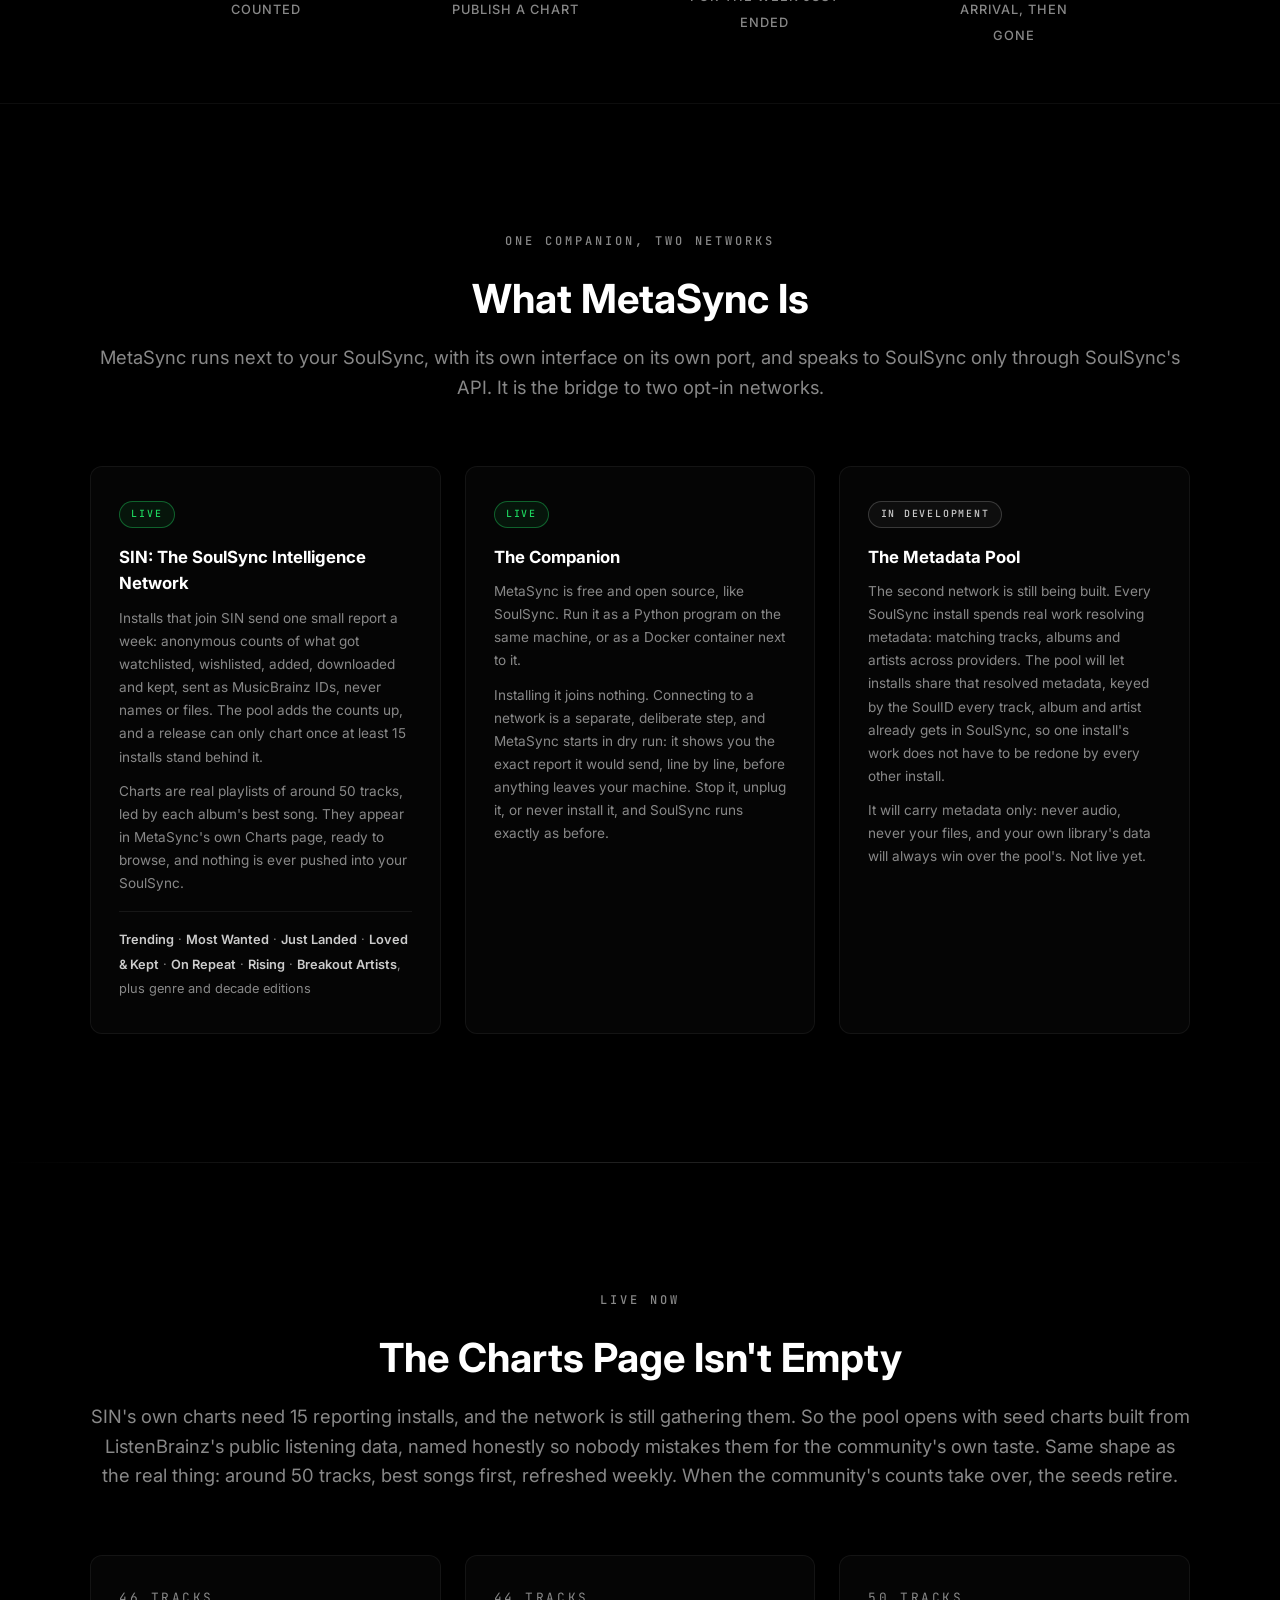
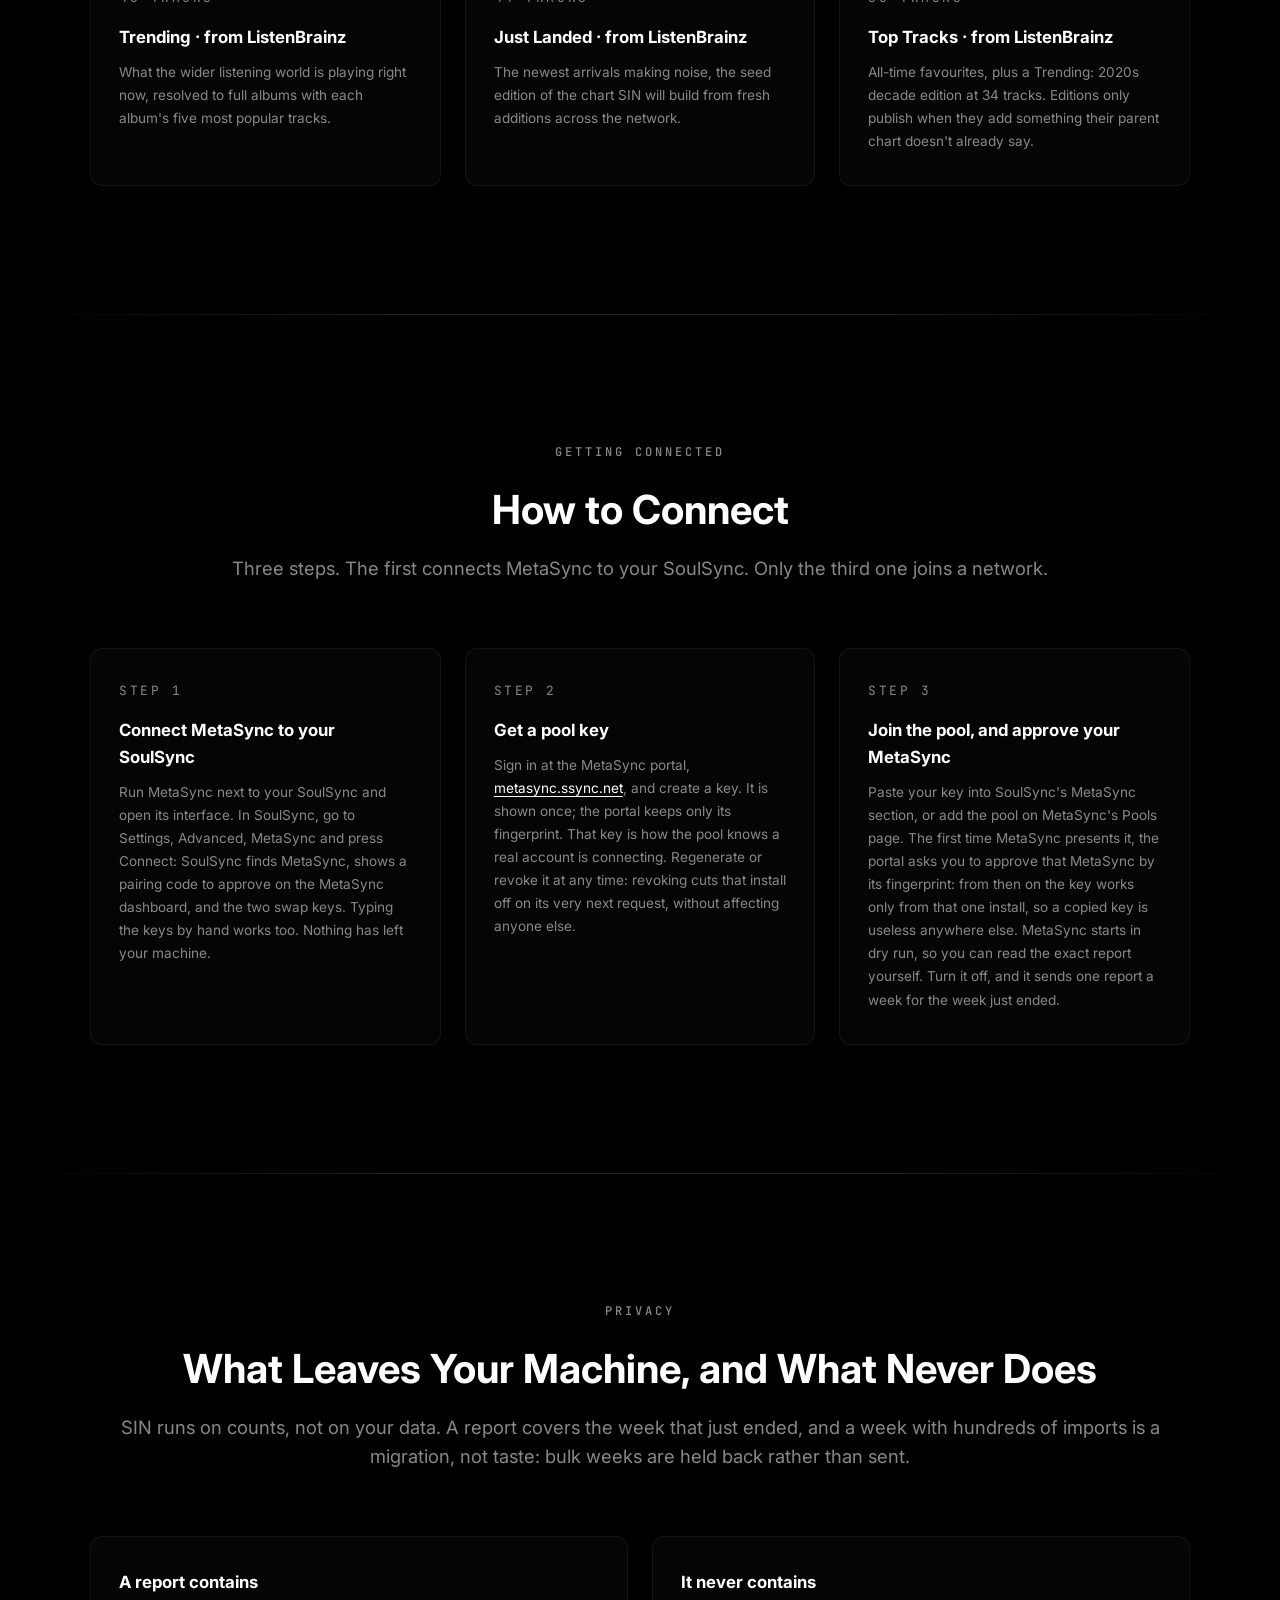
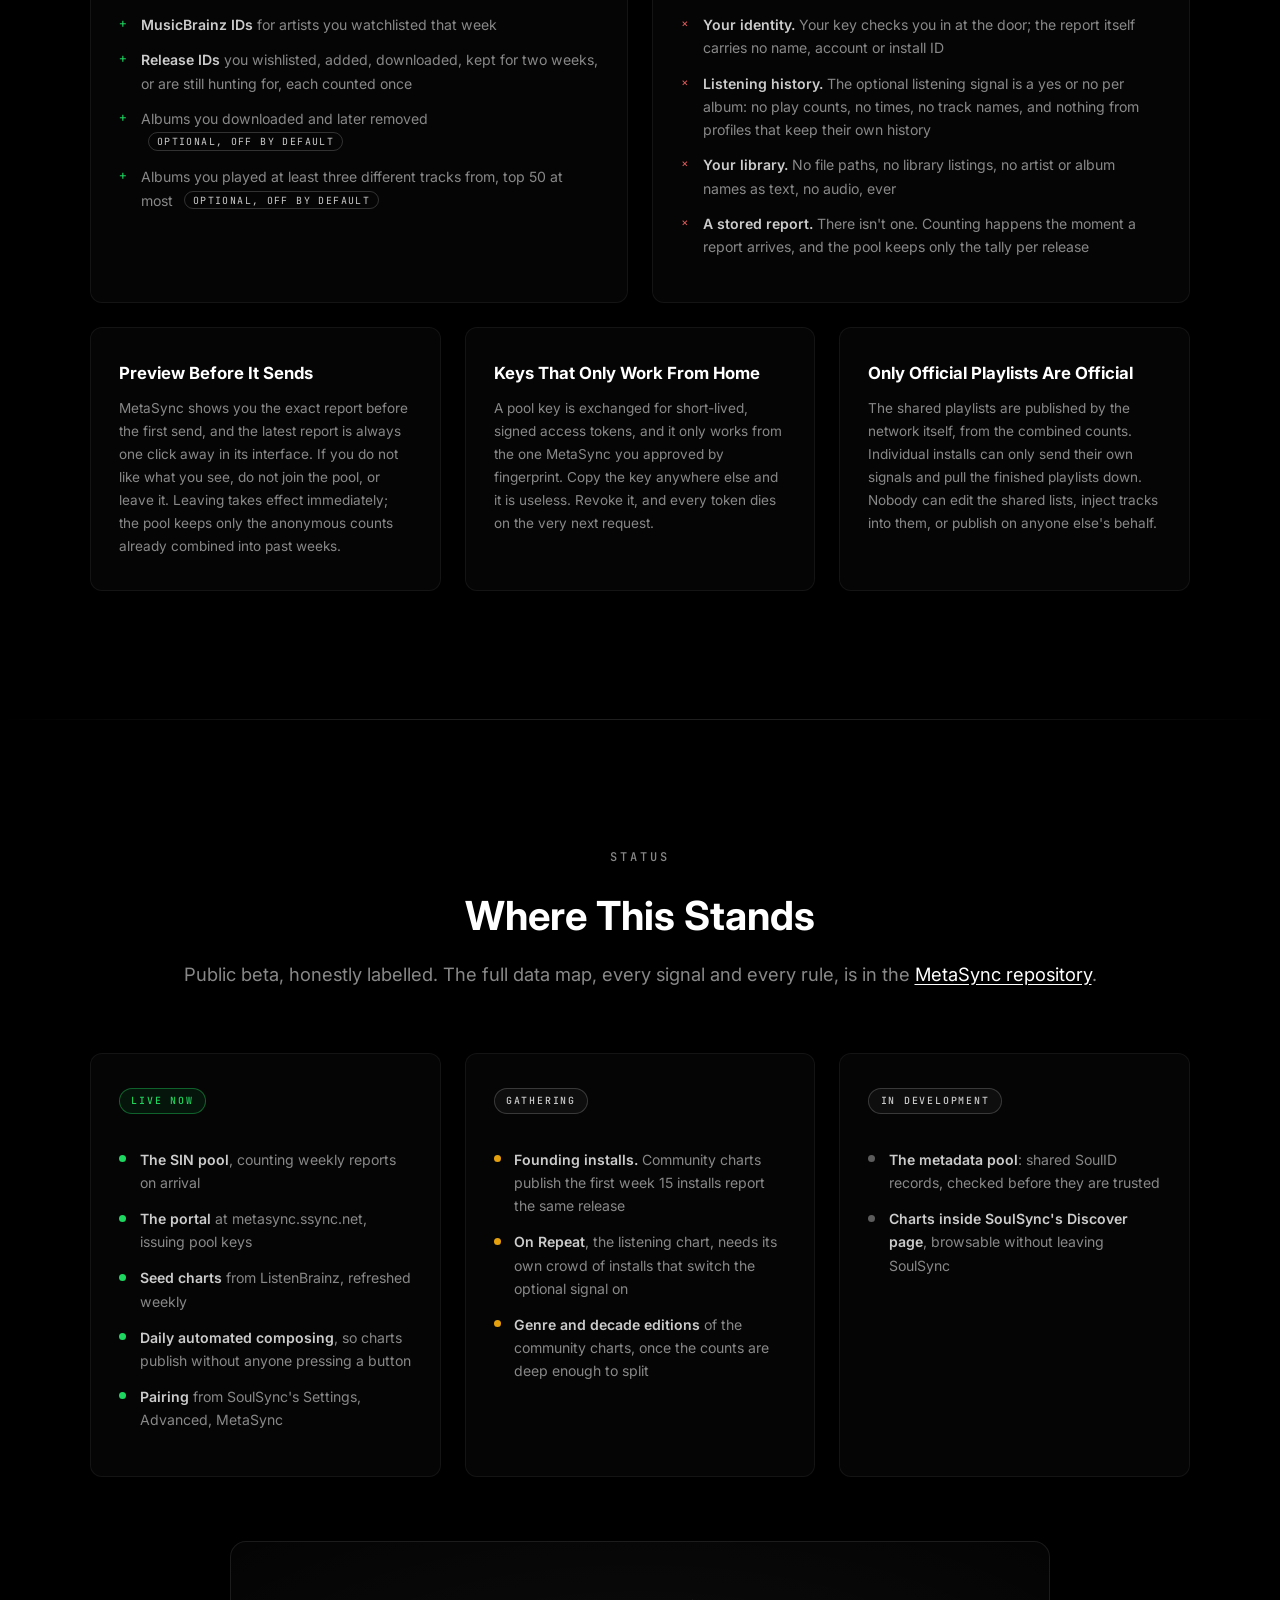
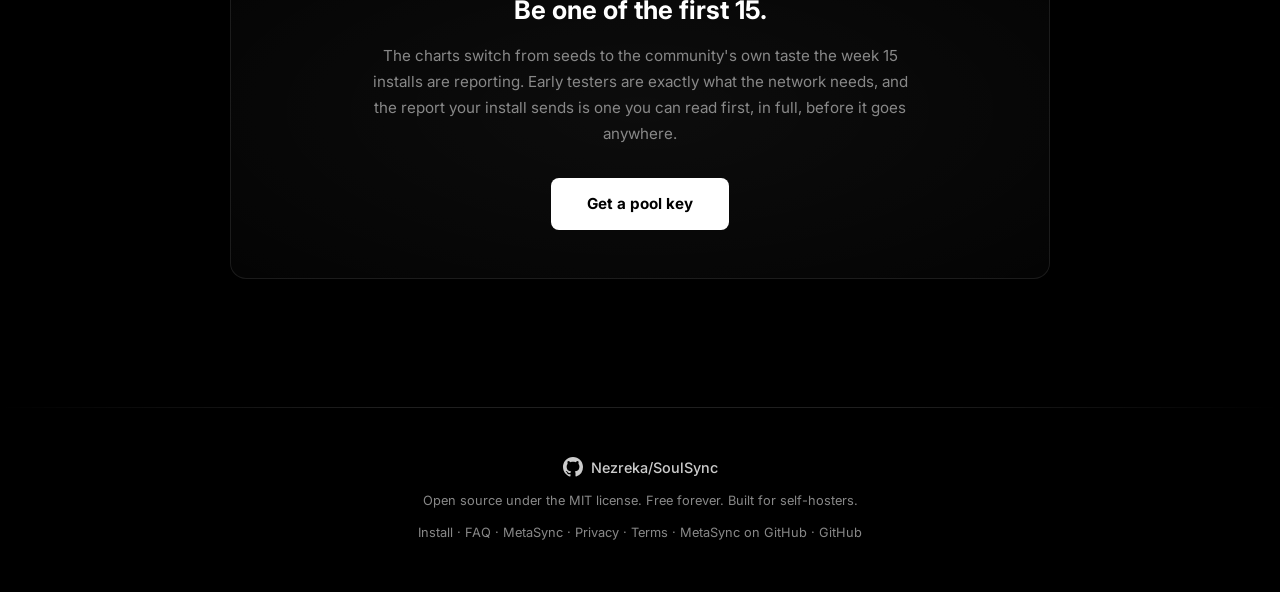
==== commit 76c340d6: "add metasync privacy policy and terms pages, link them in the footers and sitemap" ====
--- a/metasync/index.html
+++ b/metasync/index.html
@@ -813,6 +813,8 @@
                 <p class="footer-text"><a href="../#install" class="footer-link">Install</a> &middot;
                     <a href="../#faq" class="footer-link">FAQ</a> &middot;
                     <a href="/metasync/" class="footer-link">MetaSync</a> &middot;
+                    <a href="/privacy/" class="footer-link">Privacy</a> &middot;
+                    <a href="/terms/" class="footer-link">Terms</a> &middot;
                     <a href="https://github.com/Nezreka/MetaSync" target="_blank"
                         rel="noopener noreferrer" class="footer-link">MetaSync on GitHub</a> &middot;
                     <a href="https://github.com/Nezreka/SoulSync" target="_blank"
